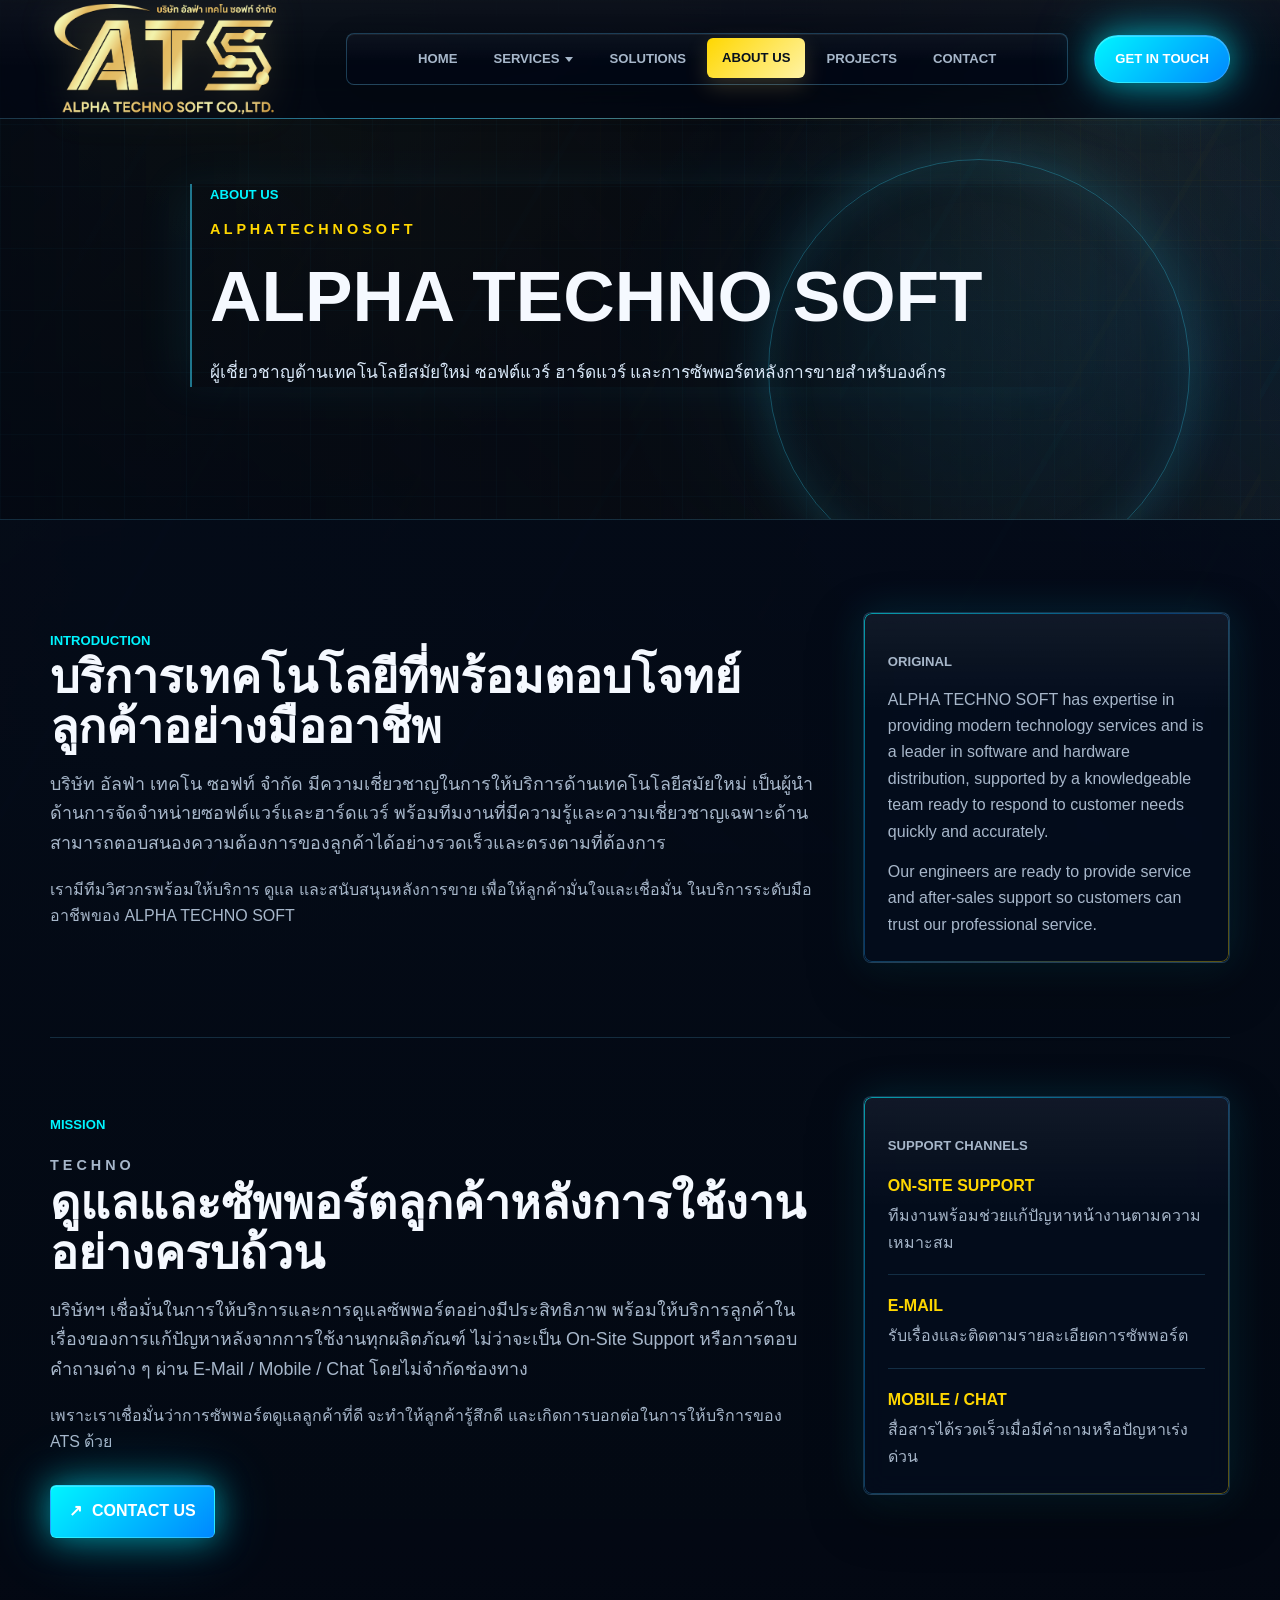
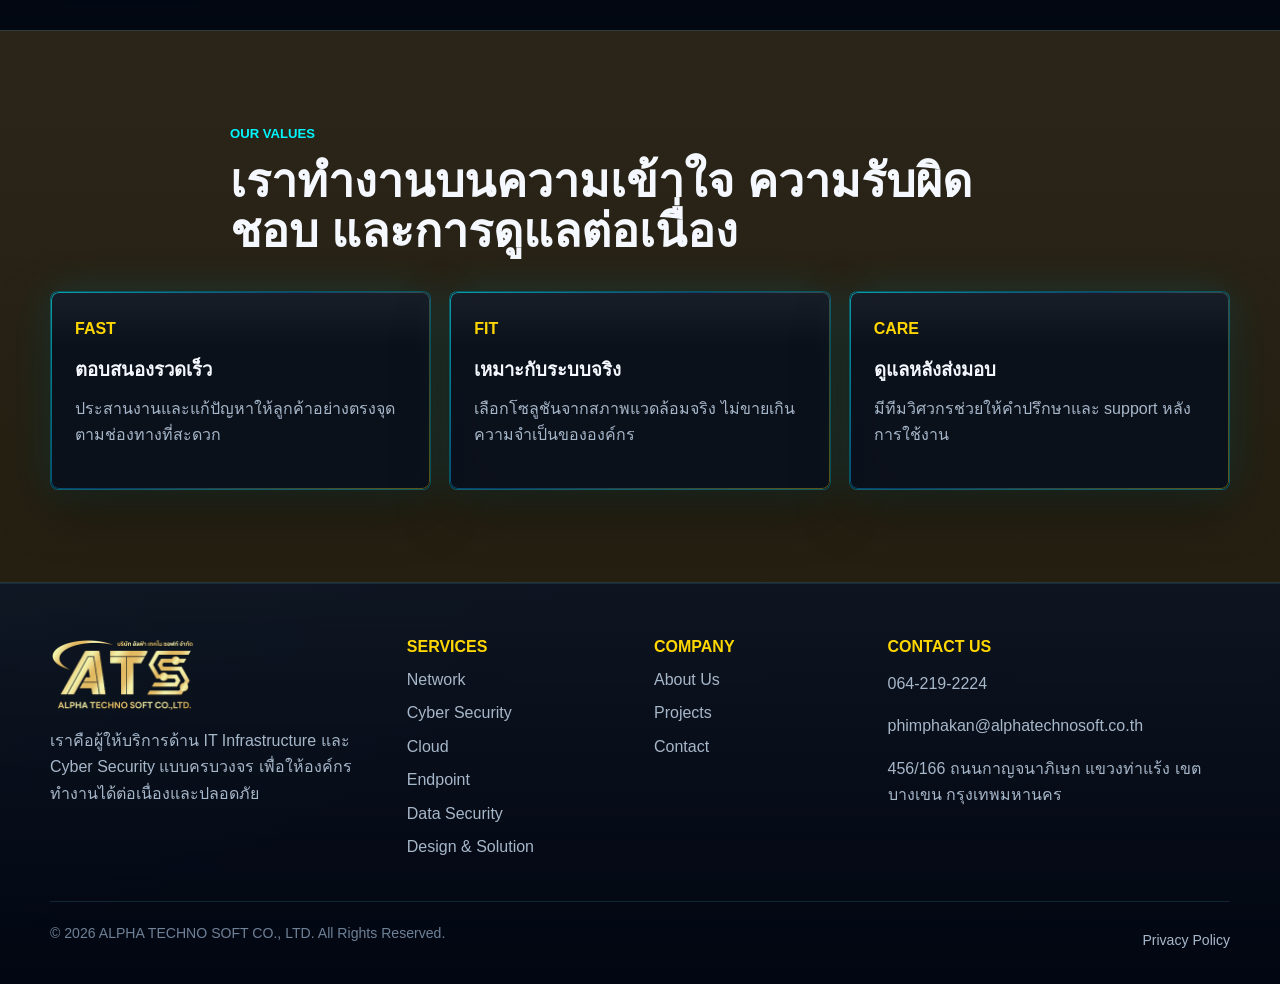
==== alphaweb/about.html @ b1ed6e86 "Add files via upload" ====
<!doctype html>
<html lang="th">
  <head>
    <meta charset="utf-8" />
    <meta name="viewport" content="width=device-width, initial-scale=1" />
    <link rel="icon" type="image/png" sizes="48x48" href="assets/img/favicon-alpha.png" />
    <link rel="icon" type="image/png" sizes="96x96" href="assets/img/favicon-alpha.png" />
    <link rel="icon" type="image/png" sizes="512x512" href="assets/img/favicon-alpha.png" />
    <link rel="shortcut icon" href="favicon.png" />
    <link rel="apple-touch-icon" href="assets/img/favicon-alpha.png" />
    <link rel="canonical" href="https://www.alphatechnosoft.co.th/about.html" />
    <title>About Us - ALPHA TECHNO SOFT CO., LTD.</title>
    <meta
      name="description"
      content="About Us ของ ALPHA TECHNO SOFT CO., LTD. แนะนำบริษัทและพันธกิจด้านบริการเทคโนโลยี ซอฟต์แวร์ ฮาร์ดแวร์ และการซัพพอร์ตหลังการขาย"
    />
    <link rel="stylesheet" href="assets/css/styles.css" />
  </head>
  <body class="page-about">
    <a class="skip-link" href="#main">ข้ามไปยังเนื้อหา</a>

    <header class="site-header" data-header>
      <div class="container nav-shell">
        <a class="brand" href="index.html" aria-label="ALPHA TECHNO SOFT CO., LTD.">
          <img src="assets/img/logo-alpha.png" alt="โลโก้ ALPHA TECHNO SOFT CO., LTD." />
        </a>

        <button class="nav-toggle" type="button" aria-expanded="false" aria-controls="site-nav" data-nav-toggle>
          <span></span>
          <span></span>
          <span></span>
        </button>

        <nav class="site-nav" id="site-nav" data-nav>
          <a href="index.html">Home</a>
          <div class="nav-dropdown" data-nav-dropdown>
            <a href="services.html" class="nav-dropdown-link">
              <span>Services</span>
              <span class="nav-dropdown-caret" aria-hidden="true"></span>
            </a>
            <div class="nav-dropdown-menu" id="services-submenu">
              <a href="network-infrastructure.html">Network</a>
              <a href="cyber-security.html" class="nav-submenu-multiline"><span>Cyber</span><span>Security</span></a>
              <a href="cloud.html">Cloud</a>
              <a href="endpoint.html">Endpoint</a>
              <a href="data-security.html">Data Security</a>
              <a href="design-solution.html" class="nav-submenu-multiline"><span>Design &amp;</span><span>Solution</span></a>
            </div>
          </div>
          <a href="solutions.html">Solutions</a>
          <a href="about.html">About Us</a>
          <a href="projects.html">Projects</a>
          <a href="contact.html">Contact</a>
        </nav>

        <a class="nav-cta" href="contact.html">Get in touch</a>
      </div>
    </header>

    <main id="main">
      <section class="page-hero">
        <div class="container page-hero-content">
          <p class="eyebrow">About Us</p>
          <p class="lettermark">A L P H A T E C H N O S O F T</p>
          <h1>ALPHA TECHNO SOFT</h1>
          <p class="hero-lead">
            ผู้เชี่ยวชาญด้านเทคโนโลยีสมัยใหม่ ซอฟต์แวร์ ฮาร์ดแวร์ และการซัพพอร์ตหลังการขายสำหรับองค์กร
          </p>
        </div>
      </section>

      <section class="section content-section">
        <div class="container content-layout">
          <div class="content-main">
            <p class="eyebrow">Introduction</p>
            <h2>บริการเทคโนโลยีที่พร้อมตอบโจทย์ลูกค้าอย่างมืออาชีพ</h2>
            <p class="lead-thai">
              บริษัท อัลฟ่า เทคโน ซอฟท์ จำกัด มีความเชี่ยวชาญในการให้บริการด้านเทคโนโลยีสมัยใหม่
              เป็นผู้นำด้านการจัดจำหน่ายซอฟต์แวร์และฮาร์ดแวร์ พร้อมทีมงานที่มีความรู้และความเชี่ยวชาญเฉพาะด้าน
              สามารถตอบสนองความต้องการของลูกค้าได้อย่างรวดเร็วและตรงตามที่ต้องการ
            </p>
            <p>
              เรามีทีมวิศวกรพร้อมให้บริการ ดูแล และสนับสนุนหลังการขาย เพื่อให้ลูกค้ามั่นใจและเชื่อมั่น
              ในบริการระดับมืออาชีพของ ALPHA TECHNO SOFT
            </p>
          </div>

          <aside class="content-side" aria-label="Original English introduction">
            <p class="eyebrow">Original</p>
            <p>
              ALPHA TECHNO SOFT has expertise in providing modern technology services and is a leader in software and
              hardware distribution, supported by a knowledgeable team ready to respond to customer needs quickly and
              accurately.
            </p>
            <p>
              Our engineers are ready to provide service and after-sales support so customers can trust our professional
              service.
            </p>
          </aside>
        </div>

        <div class="container content-layout about-mission-layout">
          <div class="content-main">
            <p class="eyebrow">Mission</p>
            <p class="lettermark">T E C H N O</p>
            <h2>ดูแลและซัพพอร์ตลูกค้าหลังการใช้งานอย่างครบถ้วน</h2>
            <p class="lead-thai">
              บริษัทฯ เชื่อมั่นในการให้บริการและการดูแลซัพพอร์ตอย่างมีประสิทธิภาพ
              พร้อมให้บริการลูกค้าในเรื่องของการแก้ปัญหาหลังจากการใช้งานทุกผลิตภัณฑ์
              ไม่ว่าจะเป็น On-Site Support หรือการตอบคำถามต่าง ๆ ผ่าน E-Mail / Mobile / Chat
              โดยไม่จำกัดช่องทาง
            </p>
            <p>
              เพราะเราเชื่อมั่นว่าการซัพพอร์ตดูแลลูกค้าที่ดี จะทำให้ลูกค้ารู้สึกดี
              และเกิดการบอกต่อในการให้บริการของ ATS ด้วย
            </p>
            <div class="page-actions">
              <a class="button button-primary" href="contact.html">
                <span aria-hidden="true">↗</span>
                Contact Us
              </a>
            </div>
          </div>

          <aside class="content-side support-side" aria-label="Support channels">
            <p class="eyebrow">Support Channels</p>
            <ul class="channel-list">
              <li>
                <span>On-Site Support</span>
                ทีมงานพร้อมช่วยแก้ปัญหาหน้างานตามความเหมาะสม
              </li>
              <li>
                <span>E-Mail</span>
                รับเรื่องและติดตามรายละเอียดการซัพพอร์ต
              </li>
              <li>
                <span>Mobile / Chat</span>
                สื่อสารได้รวดเร็วเมื่อมีคำถามหรือปัญหาเร่งด่วน
              </li>
            </ul>
          </aside>
        </div>
      </section>

      <section class="section why-section">
        <div class="container section-heading">
          <p class="eyebrow">Our Values</p>
          <h2>เราทำงานบนความเข้าใจ ความรับผิดชอบ และการดูแลต่อเนื่อง</h2>
        </div>
        <div class="container feature-strip">
          <article class="feature-panel">
            <span>Fast</span>
            <h3>ตอบสนองรวดเร็ว</h3>
            <p>ประสานงานและแก้ปัญหาให้ลูกค้าอย่างตรงจุดตามช่องทางที่สะดวก</p>
          </article>
          <article class="feature-panel">
            <span>Fit</span>
            <h3>เหมาะกับระบบจริง</h3>
            <p>เลือกโซลูชันจากสภาพแวดล้อมจริง ไม่ขายเกินความจำเป็นขององค์กร</p>
          </article>
          <article class="feature-panel">
            <span>Care</span>
            <h3>ดูแลหลังส่งมอบ</h3>
            <p>มีทีมวิศวกรช่วยให้คำปรึกษาและ support หลังการใช้งาน</p>
          </article>
        </div>
      </section>
    </main>

    <footer class="site-footer">
      <div class="container footer-grid">
        <div class="footer-company">
          <img src="assets/img/logo-alpha.png" alt="โลโก้ ALPHA TECHNO SOFT CO., LTD." />
          <p>
            เราคือผู้ให้บริการด้าน IT Infrastructure และ Cyber Security แบบครบวงจร
            เพื่อให้องค์กรทำงานได้ต่อเนื่องและปลอดภัย
          </p>
        </div>
        <div>
          <h2>Services</h2>
          <a href="network-infrastructure.html">Network</a>
          <a href="cyber-security.html">Cyber Security</a>
          <a href="cloud.html">Cloud</a>
          <a href="endpoint.html">Endpoint</a>
          <a href="data-security.html">Data Security</a>
          <a href="design-solution.html">Design &amp; Solution</a>
        </div>
        <div>
          <h2>Company</h2>
          <a href="about.html">About Us</a>
          <a href="projects.html">Projects</a>
          <a href="contact.html">Contact</a>
        </div>
        <div>
          <h2>Contact Us</h2>
          <p>064-219-2224</p>
          <p>phimphakan@alphatechnosoft.co.th</p>
          <p>456/166 ถนนกาญจนาภิเษก แขวงท่าแร้ง เขตบางเขน กรุงเทพมหานคร</p>
        </div>
      </div>
      <div class="container footer-bottom">
        <span>© 2026 ALPHA TECHNO SOFT CO., LTD. All Rights Reserved.</span>
        <a href="contact.html">Privacy Policy</a>
      </div>
    </footer>

    <script src="assets/js/main.js"></script>
  </body>
</html>
---- alphaweb/assets/css/styles.css ----
:root {
  color-scheme: dark;
  --ink: #f5f9ff;
  --muted: #a7b7ca;
  --soft: #6f8197;
  --bg: #020813;
  --panel: rgba(4, 14, 30, 0.78);
  --panel-strong: rgba(7, 18, 38, 0.94);
  --line: rgba(97, 202, 255, 0.4);
  --line-strong: rgba(97, 202, 255, 0.85);
  --cyan: #00f5ff;
  --blue: #0088ff;
  --gold: #ffd700;
  --gold-deep: #ff9500;
  --violet: #8b5cf6;
  --neon-blue: #00d4ff;
  --neon-purple: #b829dd;
  --danger: #ff4f72;
  --glass-line: rgba(97, 202, 255, 0.3);
  --glass-line-strong: rgba(97, 202, 255, 0.72);
  --glass-panel: linear-gradient(180deg, rgba(255, 255, 255, 0.055), transparent 28%), rgba(4, 14, 30, 0.78);
  --glass-panel-strong: linear-gradient(180deg, rgba(255, 255, 255, 0.07), transparent 28%), rgba(7, 18, 38, 0.92);
  --edge-gradient: linear-gradient(135deg, rgba(0, 245, 255, 0.85), rgba(0, 136, 255, 0.5) 42%, rgba(255, 215, 0, 0.5));
  --shadow: 0 24px 70px rgba(0, 0, 0, 0.36);
  --shadow-modern: 0 18px 54px rgba(0, 0, 0, 0.34), 0 0 42px rgba(0, 212, 255, 0.15);
  --container: 1180px;
  --radius: 8px;
}

* {
  box-sizing: border-box;
}

html {
  scroll-behavior: smooth;
  scroll-padding-top: 130px;
  overflow-x: hidden;
}

body {
  margin: 0;
  min-width: 320px;
  overflow-x: hidden;
  background:
    linear-gradient(115deg, rgba(0, 245, 255, 0.2), transparent 26rem),
    linear-gradient(245deg, rgba(255, 215, 0, 0.15), transparent 24rem),
    radial-gradient(circle at 18% 0%, rgba(0, 136, 255, 0.4), transparent 32rem),
    radial-gradient(circle at 88% 12%, rgba(184, 41, 221, 0.25), transparent 26rem),
    linear-gradient(180deg, #0a1a2f 0%, #0f2847 48%, #0a1a2f 100%);
  color: var(--ink);
  font-family: "Segoe UI", Tahoma, Arial, sans-serif;
  line-height: 1.65;
}

body::before {
  content: "";
  position: fixed;
  inset: 0;
  pointer-events: none;
  z-index: -1;
  background-image:
    linear-gradient(rgba(0, 245, 255, 0.1) 1px, transparent 1px),
    linear-gradient(90deg, rgba(0, 245, 255, 0.1) 1px, transparent 1px),
    radial-gradient(circle at 50% 50%, rgba(0, 136, 255, 0.05) 2px, transparent 2px);
  background-size: 60px 60px, 60px 60px, 120px 120px;
  mask-image: linear-gradient(180deg, rgba(0, 0, 0, 0.95), transparent 86%);
  animation: moveGrid 40s linear infinite;
}

@keyframes moveGrid {
  from {
    background-position: 0 0;
  }
  to {
    background-position: 76px 76px;
  }
}

body::after {
  content: "";
  position: fixed;
  inset: 0;
  z-index: -1;
  pointer-events: none;
  background:
    linear-gradient(120deg, transparent 0 34%, rgba(0, 245, 255, 0.05) 34% 35%, transparent 35% 68%, rgba(255, 215, 0, 0.04) 68% 69%, transparent 69%),
    linear-gradient(180deg, rgba(255, 255, 255, 0.02), transparent 38%),
    repeating-linear-gradient(45deg, transparent, transparent 35px, rgba(184, 41, 221, 0.02) 35px, rgba(184, 41, 221, 0.02) 70px);
  background-size: 420px 420px, auto, auto;
  opacity: 0.8;
  animation: moveBackground 60s linear infinite;
}

@keyframes moveBackground {
  from {
    background-position: 0 0;
  }
  to {
    background-position: 100% 100%;
  }
}

body.nav-open {
  overflow: hidden;
}

img {
  display: block;
  max-width: 100%;
}

a {
  color: inherit;
  text-decoration: none;
}

a:focus-visible,
button:focus-visible,
input:focus-visible,
select:focus-visible,
textarea:focus-visible {
  outline: 2px solid rgba(55, 216, 255, 0.78);
  outline-offset: 3px;
}

button,
input,
select,
textarea {
  font: inherit;
}

.skip-link {
  position: absolute;
  top: -48px;
  left: 18px;
  z-index: 1000;
  padding: 10px 14px;
  border-radius: 6px;
  background: var(--gold);
  color: #06101e;
  font-weight: 800;
}

.skip-link:focus {
  top: 14px;
}

.container {
  width: min(calc(100% - 40px), var(--container));
  margin-inline: auto;
}

.site-header {
  position: fixed;
  top: 0;
  left: 0;
  right: 0;
  z-index: 40;
  border-bottom: 1px solid rgba(97, 202, 255, 0.2);
  background:
    linear-gradient(180deg, rgba(255, 255, 255, 0.04), transparent 58%),
    rgba(2, 8, 19, 0.74);
  backdrop-filter: blur(20px) saturate(1.1);
}

.site-header.is-scrolled {
  background:
    linear-gradient(180deg, rgba(255, 255, 255, 0.045), transparent 58%),
    rgba(2, 8, 19, 0.94);
  box-shadow: 0 18px 50px rgba(0, 0, 0, 0.34), 0 1px 0 rgba(55, 216, 255, 0.14);
}

.site-header::after {
  content: "";
  position: absolute;
  left: 0;
  right: 0;
  bottom: -1px;
  height: 1px;
  pointer-events: none;
  background: linear-gradient(90deg, transparent, rgba(55, 216, 255, 0.72), rgba(244, 214, 117, 0.38), transparent);
  opacity: 0.72;
}

.nav-shell {
  min-height: 118px;
  display: grid;
  grid-template-columns: 270px 1fr auto;
  align-items: center;
  gap: 26px;
}

.brand {
  display: inline-flex;
  align-items: center;
  min-width: 0;
}

.brand img {
  width: 230px;
  height: auto;
  object-fit: contain;
  object-position: left center;
  filter: drop-shadow(0 0 18px rgba(244, 214, 117, 0.18));
}

.site-nav {
  display: flex;
  justify-content: center;
  align-items: center;
  gap: 6px;
  border: 1px solid rgba(97, 202, 255, 0.28);
  border-radius: 8px;
  background:
    linear-gradient(180deg, rgba(255, 255, 255, 0.045), transparent 55%),
    rgba(1, 8, 21, 0.62);
  padding: 5px;
  box-shadow:
    inset 0 1px 0 rgba(255, 255, 255, 0.06),
    0 14px 34px rgba(0, 0, 0, 0.18);
}

.site-nav a {
  min-height: 40px;
  display: inline-flex;
  align-items: center;
  justify-content: center;
  padding: 9px 15px;
  border-radius: 6px;
  color: var(--muted);
  font-size: 0.82rem;
  font-weight: 800;
  text-transform: uppercase;
  transition: transform 0.2s ease, color 0.2s ease, background 0.2s ease, box-shadow 0.2s ease;
}

.site-nav a:hover,
.site-nav a.is-active {
  color: #06101e;
  background: linear-gradient(135deg, var(--gold), #fff3a6);
  box-shadow: 0 8px 22px rgba(244, 214, 117, 0.2);
  transform: translateY(-1px);
}

.site-nav a:focus-visible {
  outline-offset: 2px;
}

.nav-dropdown {
  position: relative;
}

.nav-dropdown-link {
  min-height: 40px;
  display: inline-flex;
  align-items: center;
  justify-content: center;
  gap: 6px;
  padding: 9px 15px;
  border-radius: 6px;
  color: var(--muted);
  font-size: 0.82rem;
  font-weight: 800;
  text-transform: uppercase;
  transition: transform 0.2s ease, color 0.2s ease, background 0.2s ease, box-shadow 0.2s ease;
}

.nav-dropdown:hover .nav-dropdown-link,
.nav-dropdown-link:hover,
.nav-dropdown-link.is-active {
  color: #06101e;
  background: linear-gradient(135deg, var(--gold), #fff3a6);
  box-shadow: 0 8px 22px rgba(244, 214, 117, 0.2);
  transform: translateY(-1px);
}

.nav-dropdown-caret {
  width: 0;
  height: 0;
  border-left: 4px solid transparent;
  border-right: 4px solid transparent;
  border-top: 5px solid currentColor;
  transition: transform 0.2s ease;
}

.nav-dropdown:hover .nav-dropdown-caret {
  transform: rotate(180deg);
}

.nav-dropdown::after {
  content: "";
  position: absolute;
  left: 0;
  right: 0;
  top: 100%;
  height: 12px;
}

.nav-dropdown-menu {
  position: absolute;
  top: calc(100% + 10px);
  left: 50%;
  z-index: 60;
  display: none;
  min-width: 220px;
  flex-direction: column;
  gap: 4px;
  padding: 8px;
  border: 1px solid rgba(97, 202, 255, 0.28);
  border-radius: 8px;
  background:
    linear-gradient(180deg, rgba(255, 255, 255, 0.06), transparent 42%),
    rgba(7, 18, 38, 0.96);
  box-shadow: 0 22px 54px rgba(0, 0, 0, 0.38), 0 0 28px rgba(55, 216, 255, 0.1);
  backdrop-filter: blur(16px);
  transform: translateX(-50%);
}

.nav-dropdown-menu::before {
  content: "";
  position: absolute;
  top: -7px;
  left: 50%;
  width: 12px;
  height: 12px;
  border-top: 1px solid rgba(97, 202, 255, 0.28);
  border-left: 1px solid rgba(97, 202, 255, 0.28);
  background: rgba(7, 18, 38, 0.96);
  transform: translateX(-50%) rotate(45deg);
}

.nav-dropdown-menu a {
  min-height: 42px;
  justify-content: flex-start;
  padding: 10px 14px;
  font-size: 0.78rem;
  line-height: 1.2;
}

.nav-submenu-multiline {
  flex-direction: column;
  align-items: flex-start !important;
  gap: 2px;
  padding-top: 8px;
  padding-bottom: 8px;
}

.nav-submenu-multiline span {
  display: block;
}

@media (hover: hover) and (min-width: 1081px) {
  .nav-dropdown:hover .nav-dropdown-menu,
  .nav-dropdown:focus-within .nav-dropdown-menu {
    display: flex;
  }
}

.nav-cta {
  min-height: 46px;
  display: inline-flex;
  align-items: center;
  justify-content: center;
  padding: 12px 20px;
  border-radius: 999px;
  background: linear-gradient(135deg, var(--cyan), var(--blue));
  color: #fff;
  font-size: 0.82rem;
  font-weight: 900;
  text-transform: uppercase;
  border: 1px solid rgba(255, 255, 255, 0.18);
  box-shadow: 0 0 32px rgba(0, 245, 255, 0.55), 0 0 64px rgba(0, 212, 255, 0.35), inset 0 1px 0 rgba(255, 255, 255, 0.22);
  transition: transform 0.2s ease, box-shadow 0.2s ease, filter 0.2s ease;
}

.nav-cta:hover {
  transform: translateY(-1px);
  filter: saturate(1.12);
  box-shadow: 0 0 40px rgba(0, 245, 255, 0.65), 0 0 80px rgba(0, 212, 255, 0.45), inset 0 1px 0 rgba(255, 255, 255, 0.28);
}

.nav-toggle {
  display: none;
  width: 44px;
  height: 44px;
  border: 1px solid var(--line);
  border-radius: 6px;
  background: rgba(4, 14, 30, 0.82);
  cursor: pointer;
  padding: 10px;
}

.nav-toggle span {
  display: block;
  height: 2px;
  margin: 5px 0;
  background: var(--cyan);
}

.hero {
  position: relative;
  min-height: 760px;
  padding: 170px 0 54px;
  overflow: hidden;
  border-bottom: 1px solid rgba(0, 245, 255, 0.3);
  background:
    linear-gradient(90deg, rgba(10, 26, 47, 0.97) 0%, rgba(10, 26, 47, 0.86) 45%, rgba(10, 26, 47, 0.5) 100%),
    linear-gradient(135deg, rgba(0, 245, 255, 0.15), transparent 34rem),
    radial-gradient(circle at 78% 45%, rgba(0, 212, 255, 0.35), transparent 19rem),
    radial-gradient(circle at 22% 55%, rgba(184, 41, 221, 0.2), transparent 15rem);
}

.hero::after {
  content: "";
  position: absolute;
  left: 0;
  right: 0;
  bottom: -1px;
  height: 1px;
  background: linear-gradient(90deg, transparent, rgba(0, 245, 255, 0.7), rgba(255, 215, 0, 0.5), rgba(184, 41, 221, 0.4), transparent);
}

.hero-canvas,
.hero-grid,
.hero-glow {
  position: absolute;
  inset: 0;
  width: 100%;
  height: 100%;
}

.hero-canvas {
  opacity: 0.7;
}

.hero-grid {
  background:
    linear-gradient(rgba(0, 245, 255, 0.12) 1px, transparent 1px),
    linear-gradient(90deg, rgba(0, 245, 255, 0.12) 1px, transparent 1px),
    radial-gradient(circle at 50% 50%, rgba(0, 212, 255, 0.08) 2px, transparent 2px);
  background-size: 54px 54px, 54px 54px, 108px 108px;
  transform: perspective(600px) rotateX(58deg) translateY(250px) scale(1.35);
  transform-origin: center bottom;
  opacity: 0.55;
}

.hero-glow {
  background:
    radial-gradient(circle at 70% 44%, rgba(0, 245, 255, 0.45), transparent 16rem),
    radial-gradient(circle at 76% 45%, rgba(255, 215, 0, 0.2), transparent 10rem),
    radial-gradient(circle at 25% 60%, rgba(184, 41, 221, 0.25), transparent 12rem),
    linear-gradient(180deg, transparent 65%, rgba(0, 212, 255, 0.3));
  animation: pulseGlow 8s ease-in-out infinite;
}

@keyframes pulseGlow {
  0%, 100% {
    opacity: 1;
    transform: scale(1);
  }
  50% {
    opacity: 0.7;
    transform: scale(1.05);
  }
}

.hero-content {
  position: relative;
  z-index: 2;
  display: grid;
  grid-template-columns: minmax(0, 0.96fr) minmax(310px, 0.82fr);
  align-items: center;
  gap: 38px;
}

.hero-copy {
  max-width: 710px;
}

.eyebrow {
  margin: 0 0 12px;
  color: var(--cyan);
  font-size: 0.82rem;
  font-weight: 900;
  text-transform: uppercase;
  letter-spacing: 0;
}

h1,
h2,
h3,
p {
  overflow-wrap: anywhere;
}

h1,
h2,
h3 {
  margin: 0;
  line-height: 1.08;
  letter-spacing: 0;
}

h1 {
  max-width: 780px;
  font-size: 5rem;
  text-transform: uppercase;
}

h2 {
  font-size: 2.9rem;
}

h3 {
  font-size: 1.16rem;
}

.hero-lead {
  max-width: 610px;
  margin: 22px 0 0;
  color: #d9e8f8;
  font-size: 1.08rem;
}

.hero-actions {
  display: flex;
  flex-wrap: wrap;
  gap: 14px;
  margin-top: 32px;
}

.button {
  min-height: 48px;
  display: inline-flex;
  align-items: center;
  justify-content: center;
  gap: 10px;
  border: 1px solid transparent;
  border-radius: 6px;
  padding: 12px 18px;
  color: #fff;
  cursor: pointer;
  font-weight: 900;
  text-transform: uppercase;
  box-shadow: inset 0 1px 0 rgba(255, 255, 255, 0.14);
  transition: transform 0.2s ease, box-shadow 0.2s ease, border-color 0.2s ease, filter 0.2s ease;
}

.button:hover {
  transform: translateY(-1px);
  filter: saturate(1.08);
}

.button-primary {
  background: linear-gradient(135deg, var(--cyan), var(--blue));
  border-color: rgba(255, 255, 255, 0.16);
  box-shadow: 0 0 32px rgba(0, 245, 255, 0.5), 0 0 64px rgba(0, 212, 255, 0.3), inset 0 1px 0 rgba(255, 255, 255, 0.22);
}

.button-ghost {
  background:
    linear-gradient(180deg, rgba(255, 255, 255, 0.045), transparent 52%),
    rgba(5, 16, 34, 0.58);
  border: 1px solid rgba(97, 202, 255, 0.44);
  color: #eaf6ff;
}

.button-primary:hover {
  box-shadow: 0 0 42px rgba(0, 245, 255, 0.6), 0 0 80px rgba(0, 212, 255, 0.4), inset 0 1px 0 rgba(255, 255, 255, 0.28);
}

.button-ghost:hover {
  border-color: rgba(0, 245, 255, 0.8);
  box-shadow: 0 0 28px rgba(0, 245, 255, 0.3), 0 0 56px rgba(0, 212, 255, 0.15), inset 0 1px 0 rgba(255, 255, 255, 0.1);
}

.hero-shield {
  min-height: 440px;
  display: grid;
  place-items: center;
  position: relative;
}

.hero-shield::before {
  content: "";
  position: absolute;
  width: 320px;
  height: 390px;
  border: 2px solid rgba(55, 216, 255, 0.88);
  border-radius: 48% 48% 44% 44% / 28% 28% 68% 68%;
  clip-path: polygon(50% 0, 90% 15%, 82% 72%, 50% 100%, 18% 72%, 10% 15%);
  box-shadow:
    0 0 22px rgba(55, 216, 255, 0.8),
    inset 0 0 46px rgba(55, 216, 255, 0.38);
  background: rgba(16, 118, 186, 0.12);
}

.hero-shield::after {
  content: "";
  position: absolute;
  width: 520px;
  height: 120px;
  bottom: 34px;
  border-radius: 50%;
  border: 1px solid rgba(55, 216, 255, 0.4);
  box-shadow: 0 0 44px rgba(25, 141, 255, 0.32);
}

.shield-core {
  position: relative;
  z-index: 1;
  width: 116px;
  height: 116px;
  border-radius: 22px;
  border: 2px solid rgba(244, 214, 117, 0.88);
  background: rgba(4, 14, 30, 0.54);
  box-shadow:
    0 0 24px rgba(244, 214, 117, 0.36),
    0 0 70px rgba(55, 216, 255, 0.46);
}

.lock-body {
  position: absolute;
  left: 34px;
  bottom: 30px;
  width: 48px;
  height: 42px;
  border: 3px solid var(--gold);
  border-radius: 5px;
}

.lock-body::after {
  content: "";
  position: absolute;
  left: 19px;
  top: 13px;
  width: 7px;
  height: 14px;
  border-radius: 4px;
  background: var(--gold);
}

.lock-shackle {
  position: absolute;
  left: 41px;
  bottom: 68px;
  width: 34px;
  height: 30px;
  border: 3px solid var(--gold);
  border-bottom: 0;
  border-radius: 18px 18px 0 0;
}

.section {
  padding: 92px 0;
}

.section-heading {
  max-width: 820px;
  margin-bottom: 34px;
}

.section-heading p:not(.eyebrow) {
  color: var(--muted);
  margin: 16px 0 0;
}

.section-actions {
  display: flex;
  flex-wrap: wrap;
  gap: 12px;
  margin-top: 26px;
}

.section-actions .button {
  min-height: 44px;
  padding: 11px 16px;
  font-size: 0.78rem;
}

.solutions-section {
  background:
    linear-gradient(180deg, rgba(3, 10, 24, 0.96), rgba(2, 8, 19, 0.98)),
    radial-gradient(circle at 15% 16%, rgba(143, 109, 255, 0.16), transparent 18rem);
}

.solution-grid {
  display: grid;
  grid-template-columns: repeat(6, minmax(0, 1fr));
  gap: 16px;
  align-items: start;
}

.solution-card {
  position: relative;
  min-height: 390px;
  display: grid;
  grid-template-columns: minmax(0, 1fr) 0fr;
  grid-template-rows: minmax(0, 1fr) auto;
  padding: 22px 18px;
  overflow: hidden;
  border: 1px solid rgba(0, 245, 255, 0.25);
  border-radius: 8px;
  background:
    linear-gradient(180deg, rgba(255, 255, 255, 0.055), transparent 24%),
    linear-gradient(180deg, rgba(7, 18, 38, 0.88), rgba(2, 8, 19, 0.86)),
    radial-gradient(circle at 50% 0%, rgba(0, 245, 255, 0.2), transparent 11rem);
  box-shadow:
    inset 0 1px 0 rgba(255, 255, 255, 0.08),
    inset 0 -1px 0 rgba(0, 245, 255, 0.12),
    inset 0 0 32px rgba(0, 212, 255, 0.1),
    0 16px 42px rgba(0, 0, 0, 0.24);
  backdrop-filter: blur(12px);
  cursor: pointer;
  isolation: isolate;
  transform-origin: center top;
  transition:
    grid-template-columns 0.42s ease,
    transform 0.38s ease,
    border-color 0.38s ease,
    box-shadow 0.38s ease,
    background 0.38s ease;
}

.solution-card::before {
  content: "";
  position: absolute;
  inset: 0;
  z-index: 1;
  padding: 1px;
  border-radius: inherit;
  background:
    linear-gradient(135deg, rgba(0, 245, 255, 0.9), rgba(0, 245, 255, 0.15) 36%, rgba(255, 215, 0, 0.3) 72%, rgba(184, 41, 221, 0.6)),
    linear-gradient(180deg, rgba(255, 255, 255, 0.16), transparent 38%);
  opacity: 0.78;
  pointer-events: none;
  -webkit-mask:
    linear-gradient(#000 0 0) content-box,
    linear-gradient(#000 0 0);
  -webkit-mask-composite: xor;
  mask-composite: exclude;
  transition: opacity 0.38s ease, background 0.38s ease;
}

.solution-card::after {
  content: "";
  position: absolute;
  inset: -2px;
  z-index: -1;
  border-radius: inherit;
  opacity: 0;
  box-shadow:
    0 0 34px rgba(0, 245, 255, 0.35),
    0 0 84px rgba(0, 212, 255, 0.2);
  transition: opacity 0.38s ease;
}

.solution-card:hover,
.solution-card.is-expanded {
  border-color: rgba(0, 245, 255, 0.5);
  transform: scale(1.02);
  background:
    linear-gradient(180deg, rgba(255, 255, 255, 0.075), transparent 26%),
    linear-gradient(180deg, rgba(9, 25, 50, 0.94), rgba(2, 8, 19, 0.9)),
    radial-gradient(circle at 50% 0%, rgba(0, 245, 255, 0.28), transparent 12rem);
  box-shadow:
    inset 0 1px 0 rgba(255, 255, 255, 0.12),
    inset 0 0 36px rgba(0, 212, 255, 0.18),
    0 0 34px rgba(0, 245, 255, 0.35),
    0 18px 46px rgba(0, 0, 0, 0.32);
}

.solution-card:hover::before,
.solution-card.is-expanded::before {
  opacity: 1;
  background:
    linear-gradient(135deg, rgba(0, 245, 255, 0.95), rgba(0, 245, 255, 0.2) 34%, rgba(255, 215, 0, 0.85) 72%, rgba(184, 41, 221, 0.75)),
    linear-gradient(180deg, rgba(255, 255, 255, 0.2), transparent 38%);
}

.solution-card.is-expanded {
  grid-column: span 3;
  grid-template-columns: minmax(210px, 0.62fr) minmax(360px, 1.38fr);
  min-height: 430px;
  padding-right: 58px;
  z-index: 2;
}

.solution-card.is-expanded::after {
  opacity: 1;
}

.solution-close {
  position: absolute;
  top: 14px;
  right: 14px;
  z-index: 4;
  display: grid;
  place-items: center;
  width: 36px;
  height: 36px;
  border: 1px solid rgba(97, 202, 255, 0.36);
  border-radius: 6px;
  background: rgba(1, 8, 21, 0.76);
  color: var(--cyan);
  cursor: pointer;
  font-size: 1.35rem;
  line-height: 1;
  opacity: 0;
  pointer-events: none;
  transform: translateY(-6px) scale(0.92);
  transition:
    opacity 0.24s ease,
    transform 0.28s ease,
    border-color 0.2s ease,
    background 0.2s ease,
    color 0.2s ease;
}

.solution-card.is-expanded .solution-close {
  opacity: 1;
  pointer-events: auto;
  transform: translateY(0) scale(1);
}

.solution-close:hover,
.solution-close:focus-visible {
  border-color: var(--cyan);
  outline: none;
  background: rgba(55, 216, 255, 0.14);
  color: #ffffff;
  box-shadow: 0 0 24px rgba(55, 216, 255, 0.22);
}

.solution-card-main {
  position: relative;
  z-index: 2;
  grid-column: 1;
  grid-row: 1;
  display: flex;
  flex-direction: column;
}

.solution-icon {
  width: 86px;
  height: 86px;
  margin: 0 auto 22px;
  object-fit: contain;
  filter: drop-shadow(0 0 16px rgba(55, 216, 255, 0.6));
}

.solution-card h3 {
  min-height: 44px;
  margin: 0 0 12px;
  text-transform: uppercase;
}

.solution-list {
  display: grid;
  gap: 8px;
  margin: 0;
  padding-left: 18px;
  color: #dbeafe;
  font-size: 0.91rem;
}

.solution-list li::marker {
  color: var(--cyan);
}

.solution-expand {
  position: relative;
  z-index: 2;
  grid-column: 2;
  grid-row: 1 / span 2;
  min-width: 0;
  max-height: none;
  overflow: hidden;
  opacity: 0;
  visibility: hidden;
  transform: translateX(-12px);
  transition:
    opacity 0.32s ease,
    padding-left 0.42s ease,
    border-color 0.42s ease,
    transform 0.42s ease,
    visibility 0s linear 0.42s;
}

.solution-card.is-expanded .solution-expand {
  opacity: 1;
  visibility: visible;
  padding-left: 20px;
  border-left: 1px solid rgba(97, 202, 255, 0.22);
  transform: translateX(0);
  transition-delay: 0.06s, 0s, 0s, 0s, 0s;
}

.solution-expand-inner {
  min-width: 320px;
  height: 100%;
}

.solution-detail-label,
.solution-detail-column span {
  display: block;
  color: var(--gold);
  font-size: 0.76rem;
  font-weight: 900;
  text-transform: uppercase;
}

.solution-detail-block p {
  margin: 8px 0 0;
  color: #d8e7f7;
  line-height: 1.75;
}

.solution-detail-grid {
  display: grid;
  grid-template-columns: 1fr;
  gap: 10px;
  margin-top: 16px;
}

.solution-detail-column {
  min-height: 100%;
  padding: 13px 12px;
  border: 1px solid rgba(97, 202, 255, 0.24);
  border-radius: 6px;
  background:
    linear-gradient(180deg, rgba(255, 255, 255, 0.04), transparent 38%),
    rgba(1, 8, 21, 0.46);
  box-shadow:
    inset 0 1px 0 rgba(255, 255, 255, 0.06),
    0 12px 30px rgba(0, 0, 0, 0.16);
  backdrop-filter: blur(10px);
}

.solution-detail-column ul {
  display: grid;
  gap: 7px;
  margin: 10px 0 0;
  padding: 0;
  list-style: none;
}

.solution-detail-column li {
  position: relative;
  padding-left: 14px;
  color: #e5f2ff;
  font-size: 0.84rem;
  line-height: 1.45;
}

.solution-detail-column li::before {
  content: "";
  position: absolute;
  top: 0.68em;
  left: 0;
  width: 6px;
  height: 6px;
  border-radius: 999px;
  background: var(--cyan);
  box-shadow: 0 0 12px rgba(55, 216, 255, 0.68);
}

.solution-contact {
  width: fit-content;
  min-height: 42px;
  margin-top: 16px;
  padding: 10px 15px;
  font-size: 0.78rem;
}

.view-more {
  position: relative;
  z-index: 2;
  grid-column: 1;
  grid-row: 2;
  display: flex;
  justify-content: space-between;
  align-items: center;
  gap: 12px;
  width: 100%;
  margin-top: auto;
  padding: 20px 0 0;
  border: 0;
  background: transparent;
  color: var(--cyan);
  cursor: pointer;
  font-size: 0.84rem;
  font-weight: 900;
  text-align: left;
  text-transform: uppercase;
  transition: color 0.28s ease, border-color 0.28s ease;
}

.view-more-arrow {
  display: inline-flex;
  transition: transform 0.34s ease;
}

.solution-card.is-expanded .view-more {
  color: var(--gold);
}

.solution-card.is-expanded .view-more-arrow {
  transform: rotate(90deg);
}

.service-catalog {
  display: grid;
  gap: 18px;
  margin-top: 38px;
}

.service-category {
  position: relative;
  display: grid;
  grid-template-columns: 96px minmax(0, 0.92fr) minmax(320px, 0.78fr);
  gap: 24px;
  align-items: start;
  padding: 24px;
  overflow: hidden;
  border: 1px solid rgba(97, 202, 255, 0.18);
  border-radius: 8px;
  background:
    linear-gradient(180deg, rgba(255, 255, 255, 0.045), transparent 28%),
    linear-gradient(180deg, rgba(7, 18, 38, 0.88), rgba(2, 8, 19, 0.86)),
    radial-gradient(circle at 0% 0%, rgba(55, 216, 255, 0.12), transparent 18rem);
  box-shadow:
    inset 0 1px 0 rgba(255, 255, 255, 0.07),
    var(--shadow);
}

.service-category::before {
  content: "";
  position: absolute;
  inset: 0;
  padding: 1px;
  border-radius: inherit;
  background: linear-gradient(120deg, rgba(55, 216, 255, 0.64), rgba(55, 216, 255, 0.1) 48%, rgba(244, 214, 117, 0.38));
  pointer-events: none;
  -webkit-mask:
    linear-gradient(#000 0 0) content-box,
    linear-gradient(#000 0 0);
  -webkit-mask-composite: xor;
  mask-composite: exclude;
}

.service-category > * {
  position: relative;
  z-index: 1;
}

.service-category-icon {
  width: 88px;
  height: 88px;
  object-fit: contain;
  filter: drop-shadow(0 0 16px rgba(55, 216, 255, 0.52));
}

.service-category-copy p:not(.eyebrow),
.service-products li {
  color: var(--muted);
}

.service-category-copy p:not(.eyebrow) {
  margin: 12px 0 0;
}

.service-products {
  padding-left: 24px;
  border-left: 1px solid rgba(97, 202, 255, 0.22);
}

.service-products span {
  display: block;
  margin-bottom: 12px;
  color: var(--gold);
  font-size: 0.86rem;
  font-weight: 900;
  text-transform: uppercase;
}

.service-products ul {
  display: grid;
  grid-template-columns: repeat(2, minmax(0, 1fr));
  gap: 8px 18px;
  margin: 0;
  padding-left: 18px;
}

.service-products li::marker {
  color: var(--cyan);
}

.why-section {
  border-top: 1px solid rgba(97, 202, 255, 0.14);
  border-bottom: 1px solid rgba(97, 202, 255, 0.14);
}

.why-layout {
  display: grid;
  grid-template-columns: minmax(0, 0.78fr) minmax(0, 1.1fr);
  gap: 34px;
  align-items: start;
}

.why-grid {
  display: grid;
  grid-template-columns: repeat(2, 1fr);
  gap: 20px 22px;
}

.why-card,
.project-card,
.contact-form {
  position: relative;
  overflow: hidden;
  border: 1px solid rgba(0, 245, 255, 0.3);
  border-radius: 8px;
  background: var(--glass-panel);
  box-shadow: var(--shadow-modern);
  backdrop-filter: blur(12px);
  transition: transform 0.24s ease, border-color 0.24s ease, box-shadow 0.24s ease;
}

.why-card {
  min-height: 128px;
  display: grid;
  grid-template-columns: 58px minmax(0, 1fr);
  column-gap: 16px;
  align-items: start;
  padding: 18px;
}

.why-icon {
  grid-row: 1 / span 2;
  width: 54px;
  height: 54px;
  object-fit: contain;
  filter: drop-shadow(0 0 14px rgba(55, 216, 255, 0.56));
}

.why-card h3 {
  margin-top: 4px;
  text-transform: uppercase;
}

.why-card p,
.project-card p,
.contact-copy p,
.footer-company p,
.site-footer p {
  color: var(--muted);
}

.why-card p {
  margin: 8px 0 0;
  font-size: 0.92rem;
}

.project-section {
  background:
    radial-gradient(circle at 85% 18%, rgba(244, 214, 117, 0.1), transparent 18rem),
    rgba(2, 8, 19, 0.72);
}

.project-grid {
  display: grid;
  grid-template-columns: repeat(3, 1fr);
  gap: 18px;
}

.project-card {
  min-height: 240px;
  padding: 26px;
}

.why-card:hover,
.project-card:hover {
  transform: translateY(-3px);
  border-color: rgba(0, 245, 255, 0.6);
  box-shadow: 0 22px 60px rgba(0, 0, 0, 0.38), 0 0 34px rgba(0, 245, 255, 0.25), 0 0 68px rgba(0, 212, 255, 0.15);
}

.project-card span {
  display: inline-flex;
  margin-bottom: 18px;
  color: var(--gold);
  font-weight: 900;
  text-transform: uppercase;
}

.home-intro-section {
  background:
    linear-gradient(180deg, rgba(2, 8, 19, 0.98), rgba(3, 10, 24, 0.94)),
    radial-gradient(circle at 18% 24%, rgba(55, 216, 255, 0.1), transparent 22rem);
}

.feature-strip,
.process-grid {
  display: grid;
  grid-template-columns: repeat(3, minmax(0, 1fr));
  gap: 18px;
}

.feature-panel,
.process-step {
  position: relative;
  overflow: hidden;
  min-height: 190px;
  padding: 24px;
  border: 1px solid rgba(0, 245, 255, 0.3);
  border-radius: 8px;
  background: var(--glass-panel);
  box-shadow: var(--shadow-modern);
  backdrop-filter: blur(12px);
  transition: transform 0.24s ease, border-color 0.24s ease, box-shadow 0.24s ease;
}

.feature-panel:hover,
.process-step:hover {
  transform: translateY(-3px);
  border-color: rgba(0, 245, 255, 0.6);
  box-shadow: 0 22px 60px rgba(0, 0, 0, 0.38), 0 0 34px rgba(0, 245, 255, 0.25), 0 0 68px rgba(0, 212, 255, 0.15);
}

.why-card::before,
.project-card::before,
.contact-form::before,
.feature-panel::before,
.process-step::before {
  content: "";
  position: absolute;
  inset: 0;
  padding: 1px;
  border-radius: inherit;
  background: var(--edge-gradient);
  opacity: 0.72;
  pointer-events: none;
  -webkit-mask:
    linear-gradient(#000 0 0) content-box,
    linear-gradient(#000 0 0);
  -webkit-mask-composite: xor;
  mask-composite: exclude;
}

.feature-panel span,
.process-step span {
  display: inline-flex;
  margin-bottom: 18px;
  color: var(--gold);
  font-weight: 900;
  text-transform: uppercase;
}

.feature-panel p,
.process-step p {
  color: var(--muted);
}

.cta-section {
  position: relative;
  overflow: hidden;
  padding: 66px 0;
  border-top: 1px solid rgba(97, 202, 255, 0.14);
  border-bottom: 1px solid rgba(97, 202, 255, 0.14);
  background:
    linear-gradient(90deg, rgba(3, 10, 24, 0.96), rgba(3, 10, 24, 0.58)),
    radial-gradient(ellipse at 82% 90%, rgba(55, 216, 255, 0.32), transparent 26rem);
}

.cta-band {
  position: relative;
  display: flex;
  align-items: center;
  justify-content: space-between;
  gap: 28px;
  padding: 28px;
  overflow: hidden;
  border: 1px solid rgba(97, 202, 255, 0.24);
  border-radius: 8px;
  background:
    linear-gradient(180deg, rgba(255, 255, 255, 0.06), transparent 42%),
    rgba(7, 18, 38, 0.66);
  box-shadow: var(--shadow-modern);
  backdrop-filter: blur(12px);
}

.cta-band::before {
  content: "";
  position: absolute;
  inset: 0;
  padding: 1px;
  border-radius: inherit;
  background: linear-gradient(120deg, rgba(55, 216, 255, 0.7), rgba(244, 214, 117, 0.48), rgba(55, 216, 255, 0.16));
  pointer-events: none;
  -webkit-mask:
    linear-gradient(#000 0 0) content-box,
    linear-gradient(#000 0 0);
  -webkit-mask-composite: xor;
  mask-composite: exclude;
}

.cta-band > * {
  position: relative;
  z-index: 1;
}

.cta-band h2 {
  max-width: 720px;
  text-transform: uppercase;
}

.contact-section {
  background:
    linear-gradient(180deg, rgba(2, 8, 19, 0.98), rgba(3, 10, 24, 0.94)),
    radial-gradient(circle at 20% 15%, rgba(55, 216, 255, 0.1), transparent 22rem);
}

.contact-layout {
  display: grid;
  grid-template-columns: minmax(0, 0.95fr) minmax(340px, 0.82fr);
  gap: 28px;
  align-items: start;
}

.company-name {
  color: var(--gold);
  font-weight: 900;
  text-transform: uppercase;
}

.contact-list {
  display: grid;
  gap: 12px;
  margin-top: 26px;
}

.contact-list a {
  display: grid;
  gap: 4px;
  padding: 16px 18px;
  border: 1px solid rgba(97, 202, 255, 0.22);
  border-radius: 8px;
  background:
    linear-gradient(180deg, rgba(255, 255, 255, 0.045), transparent 50%),
    rgba(7, 18, 38, 0.66);
  box-shadow: inset 0 1px 0 rgba(255, 255, 255, 0.06);
  transition: transform 0.22s ease, border-color 0.22s ease, background 0.22s ease, box-shadow 0.22s ease;
}

.contact-list a:hover {
  transform: translateY(-2px);
  border-color: rgba(97, 202, 255, 0.52);
  background:
    linear-gradient(180deg, rgba(255, 255, 255, 0.06), transparent 50%),
    rgba(7, 18, 38, 0.82);
  box-shadow: 0 16px 38px rgba(0, 0, 0, 0.24), 0 0 24px rgba(55, 216, 255, 0.12);
}

.contact-list span {
  color: var(--cyan);
  font-size: 0.86rem;
  font-weight: 900;
}

.contact-form {
  display: grid;
  gap: 16px;
  padding: 26px;
}

label {
  display: grid;
  gap: 8px;
  color: #dfefff;
  font-weight: 800;
}

input,
select,
textarea {
  width: 100%;
  border: 1px solid rgba(97, 202, 255, 0.3);
  border-radius: 6px;
  padding: 12px 13px;
  outline: none;
  background:
    linear-gradient(180deg, rgba(255, 255, 255, 0.035), transparent 50%),
    rgba(1, 8, 21, 0.82);
  color: var(--ink);
  box-shadow: inset 0 1px 0 rgba(255, 255, 255, 0.04);
  transition: border-color 0.2s ease, box-shadow 0.2s ease, background 0.2s ease;
}

input:focus,
select:focus,
textarea:focus {
  border-color: var(--cyan);
  box-shadow: 0 0 0 3px rgba(55, 216, 255, 0.15);
}

textarea {
  resize: vertical;
}

.form-status {
  min-height: 24px;
  margin: 0;
  color: var(--gold);
  font-weight: 900;
}

.map-frame {
  margin-top: 34px;
  border: 1px solid rgba(97, 202, 255, 0.3);
  border-radius: 8px;
  overflow: hidden;
  background: var(--glass-panel);
  box-shadow: var(--shadow-modern);
}

.map-frame iframe {
  display: block;
  width: 100%;
  height: 360px;
  border: 0;
  filter: grayscale(0.1) invert(0.9) hue-rotate(170deg) saturate(0.8);
}

.site-footer {
  padding: 54px 0 24px;
  border-top: 1px solid rgba(97, 202, 255, 0.18);
  background:
    linear-gradient(180deg, rgba(7, 18, 38, 0.74), rgba(1, 6, 18, 0.98)),
    linear-gradient(120deg, rgba(55, 216, 255, 0.055), transparent 34rem);
}

.footer-grid {
  display: grid;
  grid-template-columns: 1.2fr 0.8fr 0.75fr 1.25fr;
  gap: 28px;
}

.footer-company img {
  width: 180px;
  height: 74px;
  object-fit: contain;
  object-position: left center;
  margin-bottom: 14px;
}

.site-footer h2 {
  margin: 0 0 12px;
  font-size: 1rem;
  color: var(--gold);
  text-transform: uppercase;
}

.site-footer a {
  display: block;
  margin: 7px 0;
  color: var(--muted);
  transition: color 0.18s ease, transform 0.18s ease;
}

.site-footer a:hover {
  color: var(--cyan);
  transform: translateX(2px);
}

.footer-bottom {
  display: flex;
  justify-content: space-between;
  gap: 20px;
  margin-top: 34px;
  padding-top: 20px;
  border-top: 1px solid rgba(97, 202, 255, 0.14);
  color: var(--soft);
  font-size: 0.88rem;
}

.page-hero {
  position: relative;
  min-height: 520px;
  padding: 184px 0 88px;
  overflow: hidden;
  border-bottom: 1px solid rgba(97, 202, 255, 0.18);
  background:
    linear-gradient(90deg, rgba(2, 8, 19, 0.97) 0%, rgba(2, 8, 19, 0.84) 58%, rgba(2, 8, 19, 0.56) 100%),
    linear-gradient(135deg, rgba(55, 216, 255, 0.07), transparent 36rem),
    radial-gradient(circle at 84% 30%, rgba(244, 214, 117, 0.15), transparent 18rem),
    radial-gradient(circle at 72% 64%, rgba(55, 216, 255, 0.28), transparent 20rem);
}

.page-hero::before {
  content: "";
  position: absolute;
  inset: 0;
  background:
    linear-gradient(rgba(55, 216, 255, 0.08) 1px, transparent 1px),
    linear-gradient(90deg, rgba(55, 216, 255, 0.08) 1px, transparent 1px);
  background-size: 62px 62px;
  opacity: 0.32;
}

.page-hero::after {
  content: "";
  position: absolute;
  right: min(7vw, 96px);
  bottom: -62px;
  width: 420px;
  height: 420px;
  border: 1px solid rgba(55, 216, 255, 0.32);
  border-radius: 50%;
  box-shadow:
    inset 0 0 46px rgba(55, 216, 255, 0.12),
    0 0 54px rgba(55, 216, 255, 0.18);
}

.page-hero-content {
  position: relative;
  z-index: 1;
  min-width: 0;
  max-width: 900px;
  padding-left: 18px;
  border-left: 2px solid rgba(55, 216, 255, 0.52);
  box-shadow: -16px 0 42px rgba(55, 216, 255, 0.06);
}

.lettermark {
  margin: 0 0 18px;
  color: var(--gold);
  font-size: 0.9rem;
  font-weight: 900;
  text-transform: uppercase;
  overflow-wrap: anywhere;
}

.page-hero h1 {
  width: 100%;
  max-width: 980px;
  font-size: 4.45rem;
  text-transform: uppercase;
  word-break: break-word;
}

.page-hero .hero-lead {
  max-width: 760px;
}

.content-section {
  background:
    linear-gradient(180deg, rgba(3, 10, 24, 0.96), rgba(2, 8, 19, 0.98)),
    radial-gradient(circle at 14% 18%, rgba(55, 216, 255, 0.12), transparent 20rem);
}

.mission-content-section {
  background:
    linear-gradient(180deg, rgba(3, 10, 24, 0.98), rgba(2, 8, 19, 0.98)),
    radial-gradient(circle at 84% 12%, rgba(244, 214, 117, 0.12), transparent 20rem);
}

.content-layout {
  display: grid;
  grid-template-columns: minmax(0, 1fr) minmax(280px, 0.48fr);
  gap: 48px;
  align-items: start;
  min-width: 0;
}

.about-mission-layout {
  margin-top: 74px;
  padding-top: 58px;
  border-top: 1px solid rgba(97, 202, 255, 0.18);
}

.content-main {
  min-width: 0;
  max-width: 780px;
}

.content-main p:not(.eyebrow),
.content-side p {
  color: var(--muted);
}

.content-main > p {
  margin: 18px 0 0;
}

.lead-thai {
  color: #e9f4ff;
  font-size: 1.12rem;
}

.content-side {
  min-width: 0;
  position: relative;
  overflow: hidden;
  border: 1px solid rgba(97, 202, 255, 0.22);
  border-radius: 8px;
  padding: 24px;
  background: var(--glass-panel);
  box-shadow: var(--shadow-modern);
  backdrop-filter: blur(12px);
}

.content-side::before {
  content: "";
  position: absolute;
  inset: 0;
  padding: 1px;
  border-radius: inherit;
  background: var(--edge-gradient);
  opacity: 0.72;
  pointer-events: none;
  -webkit-mask:
    linear-gradient(#000 0 0) content-box,
    linear-gradient(#000 0 0);
  -webkit-mask-composite: xor;
  mask-composite: exclude;
}

.content-side > * {
  position: relative;
  z-index: 1;
}

.content-side p {
  margin: 14px 0 0;
}

.page-actions {
  display: flex;
  flex-wrap: wrap;
  gap: 14px;
  margin-top: 30px;
}

.channel-list {
  display: grid;
  gap: 18px;
  margin: 16px 0 0;
  padding: 0;
  list-style: none;
}

.channel-list li {
  padding-bottom: 18px;
  border-bottom: 1px solid rgba(97, 202, 255, 0.18);
  color: var(--muted);
}

.channel-list li:last-child {
  padding-bottom: 0;
  border-bottom: 0;
}

.channel-list span {
  display: block;
  margin-bottom: 4px;
  color: var(--gold);
  font-weight: 900;
  text-transform: uppercase;
}

.thank-you-page {
  min-height: 100svh;
  display: grid;
  place-items: center;
  background:
    radial-gradient(circle at 50% 20%, rgba(55, 216, 255, 0.18), transparent 24rem),
    var(--bg);
}

.thank-you-card {
  position: relative;
  overflow: hidden;
  max-width: 720px;
  padding: 34px;
  border: 1px solid rgba(97, 202, 255, 0.22);
  border-radius: 8px;
  background: var(--glass-panel-strong);
  box-shadow: var(--shadow-modern);
  backdrop-filter: blur(12px);
  text-align: center;
}

.thank-you-card::before {
  content: "";
  position: absolute;
  inset: 0;
  padding: 1px;
  border-radius: inherit;
  background: var(--edge-gradient);
  pointer-events: none;
  -webkit-mask:
    linear-gradient(#000 0 0) content-box,
    linear-gradient(#000 0 0);
  -webkit-mask-composite: xor;
  mask-composite: exclude;
}

.thank-you-card > * {
  position: relative;
  z-index: 1;
}

.thank-you-card img {
  width: 220px;
  margin: 0 auto 22px;
}

.thank-you-card h1 {
  font-size: 2.6rem;
}

.thank-you-card p:not(.eyebrow) {
  color: var(--muted);
}

.thank-you-card .button {
  margin-top: 18px;
}

/* Network Infrastructure Solutions page */
.infra-hero {
  position: relative;
  min-height: 0;
  padding: 184px 0 96px;
  overflow: hidden;
  border-bottom: 1px solid rgba(97, 202, 255, 0.18);
}

.infra-hero-media {
  position: absolute;
  inset: 0;
}

.infra-hero-media img {
  width: 100%;
  height: 100%;
  object-fit: cover;
  object-position: center 35%;
  transform: scale(1.04);
  transition: transform 8s ease;
}

.infra-hero:hover .infra-hero-media img {
  transform: scale(1.08);
}

.infra-hero-overlay {
  position: absolute;
  inset: 0;
  background:
    linear-gradient(90deg, rgba(2, 8, 19, 0.97) 0%, rgba(2, 8, 19, 0.88) 42%, rgba(2, 8, 19, 0.62) 100%),
    linear-gradient(180deg, rgba(2, 8, 19, 0.42), rgba(2, 8, 19, 0.92));
}

.infra-hero-glow {
  position: absolute;
  inset: 0;
  background:
    radial-gradient(circle at 18% 42%, rgba(55, 216, 255, 0.34), transparent 22rem),
    radial-gradient(circle at 82% 28%, rgba(25, 141, 255, 0.22), transparent 18rem),
    linear-gradient(180deg, transparent 58%, rgba(25, 141, 255, 0.18));
  pointer-events: none;
}

.infra-hero-grid {
  position: absolute;
  inset: 0;
  background:
    linear-gradient(rgba(55, 216, 255, 0.07) 1px, transparent 1px),
    linear-gradient(90deg, rgba(55, 216, 255, 0.07) 1px, transparent 1px);
  background-size: 62px 62px;
  opacity: 0.34;
  mask-image: linear-gradient(180deg, rgba(0, 0, 0, 0.9), transparent 88%);
  pointer-events: none;
}

.infra-hero-content {
  position: relative;
  z-index: 2;
  max-width: 980px;
  padding-left: 18px;
  border-left: 2px solid rgba(55, 216, 255, 0.58);
  box-shadow: -18px 0 48px rgba(55, 216, 255, 0.08);
}

.infra-hero h1 {
  max-width: 900px;
  font-size: clamp(2.4rem, 5.4vw, 4.2rem);
  text-transform: uppercase;
}

.infra-hero .hero-lead {
  max-width: 920px;
  margin-top: 22px;
}

.infra-hero .hero-lead > p {
  margin: 0;
  color: #d9e8f8;
  font-size: 1.02rem;
  line-height: 1.72;
}

.infra-hero-services-title {
  margin: 22px 0 12px;
  color: var(--cyan);
  font-size: 0.88rem;
  font-weight: 900;
  text-transform: uppercase;
  letter-spacing: 0.04em;
}

.infra-hero-services-list {
  display: grid;
  gap: 12px;
  margin: 0;
  padding: 0;
  list-style: none;
}

.infra-hero-services-list li {
  position: relative;
  padding: 14px 16px 14px 38px;
  border: 1px solid rgba(97, 202, 255, 0.22);
  border-radius: 8px;
  background:
    linear-gradient(180deg, rgba(255, 255, 255, 0.06), transparent 42%),
    rgba(4, 14, 30, 0.62);
  color: #c5d6ea;
  font-size: 0.94rem;
  line-height: 1.62;
  backdrop-filter: blur(10px);
}

.infra-hero-services-list li::before {
  content: "•";
  position: absolute;
  left: 16px;
  top: 12px;
  color: var(--cyan);
  font-size: 1.2rem;
  font-weight: 900;
  line-height: 1;
}

.infra-hero-services-list strong {
  display: block;
  margin-bottom: 4px;
  color: #eef6ff;
  font-size: 0.9rem;
  text-transform: uppercase;
}

.infra-services-section {
  background:
    linear-gradient(180deg, rgba(3, 10, 24, 0.96), rgba(2, 8, 19, 0.98)),
    radial-gradient(circle at 12% 14%, rgba(55, 216, 255, 0.14), transparent 20rem),
    radial-gradient(circle at 88% 82%, rgba(25, 141, 255, 0.1), transparent 18rem);
}

.infra-service-grid {
  display: grid;
  grid-template-columns: repeat(3, minmax(0, 1fr));
  gap: 22px;
}

.infra-service-card {
  position: relative;
  display: grid;
  grid-template-rows: 196px auto;
  overflow: hidden;
  border: 1px solid rgba(97, 202, 255, 0.2);
  border-radius: 8px;
  background: var(--glass-panel);
  box-shadow: var(--shadow-modern);
  backdrop-filter: blur(12px);
  isolation: isolate;
  transition:
    transform 0.32s ease,
    border-color 0.32s ease,
    box-shadow 0.32s ease;
}

.infra-service-card::before {
  content: "";
  position: absolute;
  inset: 0;
  z-index: 2;
  padding: 1px;
  border-radius: inherit;
  background: linear-gradient(135deg, rgba(55, 216, 255, 0.72), rgba(55, 216, 255, 0.1) 42%, rgba(244, 214, 117, 0.28));
  opacity: 0.72;
  pointer-events: none;
  -webkit-mask:
    linear-gradient(#000 0 0) content-box,
    linear-gradient(#000 0 0);
  -webkit-mask-composite: xor;
  mask-composite: exclude;
  transition: opacity 0.32s ease;
}

.infra-service-card::after {
  content: "";
  position: absolute;
  inset: auto 18px 18px 18px;
  height: 1px;
  background: linear-gradient(90deg, transparent, rgba(55, 216, 255, 0.56), transparent);
  opacity: 0;
  transition: opacity 0.32s ease;
  pointer-events: none;
}

.infra-service-card:hover {
  transform: translateY(-6px);
  border-color: rgba(97, 202, 255, 0.52);
  box-shadow:
    0 26px 64px rgba(0, 0, 0, 0.38),
    0 0 42px rgba(55, 216, 255, 0.16);
}

.infra-service-card:hover::before {
  opacity: 1;
}

.infra-service-card:hover::after {
  opacity: 1;
}

.infra-service-media {
  position: relative;
  overflow: hidden;
}

.infra-service-media img {
  width: 100%;
  height: 100%;
  object-fit: cover;
  transition: transform 0.5s ease, filter 0.5s ease;
}

.infra-service-media-overlay {
  position: absolute;
  inset: 0;
  background:
    linear-gradient(180deg, transparent 18%, rgba(2, 8, 19, 0.88)),
    linear-gradient(135deg, rgba(25, 141, 255, 0.18), transparent 58%);
  transition: background 0.4s ease;
}

.infra-service-card:hover .infra-service-media img {
  transform: scale(1.08);
  filter: saturate(1.12);
}

.infra-service-card:hover .infra-service-media-overlay {
  background:
    linear-gradient(180deg, transparent 8%, rgba(2, 8, 19, 0.82)),
    linear-gradient(135deg, rgba(55, 216, 255, 0.24), transparent 62%);
}

.infra-service-body {
  position: relative;
  z-index: 1;
  display: grid;
  grid-template-columns: 58px minmax(0, 1fr);
  column-gap: 16px;
  align-items: start;
  padding: 22px 20px 24px;
}

.infra-service-icon {
  grid-row: 1 / span 2;
  width: 54px;
  height: 54px;
  object-fit: contain;
  filter: drop-shadow(0 0 16px rgba(55, 216, 255, 0.56));
  transition: transform 0.32s ease, filter 0.32s ease;
}

.infra-service-card:hover .infra-service-icon {
  transform: translateY(-2px) scale(1.04);
  filter: drop-shadow(0 0 22px rgba(55, 216, 255, 0.72));
}

.infra-service-body h3 {
  margin-top: 2px;
  text-transform: uppercase;
}

.infra-service-body p {
  grid-column: 2;
  margin: 10px 0 0;
  color: var(--muted);
  font-size: 0.94rem;
}

.infra-benefits-section {
  background:
    linear-gradient(180deg, rgba(2, 8, 19, 0.72), rgba(3, 10, 24, 0.96)),
    radial-gradient(circle at 78% 22%, rgba(244, 214, 117, 0.1), transparent 18rem);
}

.infra-benefits-list {
  display: grid;
  grid-template-columns: repeat(2, minmax(0, 1fr));
  gap: 16px 22px;
  margin: 0;
  padding: 0;
  list-style: none;
}

.infra-benefits-list li {
  position: relative;
  display: flex;
  align-items: flex-start;
  gap: 14px;
  min-height: 72px;
  padding: 18px 20px;
  border: 1px solid rgba(97, 202, 255, 0.2);
  border-radius: 8px;
  background: var(--glass-panel);
  box-shadow: var(--shadow-modern);
  backdrop-filter: blur(12px);
  color: var(--muted);
  transition: transform 0.24s ease, border-color 0.24s ease, box-shadow 0.24s ease;
}

.infra-benefits-list li::before {
  content: "✓";
  flex: 0 0 auto;
  width: 28px;
  height: 28px;
  display: grid;
  place-items: center;
  border-radius: 50%;
  background: linear-gradient(135deg, rgba(55, 216, 255, 0.28), rgba(25, 141, 255, 0.18));
  border: 1px solid rgba(55, 216, 255, 0.42);
  color: var(--cyan);
  font-weight: 900;
  box-shadow: 0 0 18px rgba(55, 216, 255, 0.18);
}

.infra-benefits-list li:hover {
  transform: translateY(-2px);
  border-color: rgba(97, 202, 255, 0.46);
  box-shadow: 0 18px 48px rgba(0, 0, 0, 0.3), 0 0 28px rgba(55, 216, 255, 0.1);
}

.infra-products-section {
  border-top: 1px solid rgba(97, 202, 255, 0.14);
  background:
    linear-gradient(180deg, rgba(3, 10, 24, 0.96), rgba(2, 8, 19, 0.98)),
    radial-gradient(circle at 50% 0%, rgba(55, 216, 255, 0.1), transparent 22rem);
}

.infra-products-heading {
  color: var(--cyan);
  font-size: clamp(1.62rem, 4vw, 2.9rem);
  font-weight: 900;
  text-transform: uppercase;
  letter-spacing: 0;
}

.infra-product-grid {
  display: grid;
  grid-template-columns: repeat(6, minmax(0, 1fr));
  gap: 18px;
}

.infra-product-grid--4 {
  grid-template-columns: repeat(4, minmax(0, 1fr));
}

.infra-product-card {
  position: relative;
  display: grid;
  place-items: center;
  min-height: 118px;
  padding: 22px 18px;
  overflow: hidden;
  border: 1px solid rgba(97, 202, 255, 0.28);
  border-radius: 8px;
  background:
    linear-gradient(180deg, #ffffff, #f2f7fd);
  box-shadow:
    0 12px 32px rgba(0, 0, 0, 0.22),
    inset 0 1px 0 rgba(255, 255, 255, 0.9);
  transition: transform 0.28s ease, border-color 0.28s ease, box-shadow 0.28s ease;
}

.infra-product-card::before {
  content: "";
  position: absolute;
  inset: 0;
  padding: 1px;
  border-radius: inherit;
  background: linear-gradient(135deg, rgba(55, 216, 255, 0.5), rgba(55, 216, 255, 0.08) 48%, rgba(244, 214, 117, 0.22));
  opacity: 0.7;
  pointer-events: none;
  -webkit-mask:
    linear-gradient(#000 0 0) content-box,
    linear-gradient(#000 0 0);
  -webkit-mask-composite: xor;
  mask-composite: exclude;
  transition: opacity 0.28s ease;
}

.infra-product-card img {
  position: relative;
  z-index: 1;
  width: 100%;
  max-width: 140px;
  max-height: 58px;
  object-fit: contain;
  filter: none;
  transition: transform 0.28s ease;
}

.infra-product-card:hover {
  transform: translateY(-4px);
  border-color: rgba(55, 216, 255, 0.62);
  box-shadow:
    0 20px 48px rgba(0, 0, 0, 0.28),
    0 0 28px rgba(55, 216, 255, 0.18),
    inset 0 1px 0 rgba(255, 255, 255, 1);
}

.infra-product-card:hover::before {
  opacity: 1;
}

.infra-product-card:hover img {
  transform: scale(1.05);
}

.infra-product-card--text {
  place-items: start;
  align-content: start;
  min-height: 154px;
  background:
    linear-gradient(180deg, rgba(255, 255, 255, 0.08), rgba(255, 255, 255, 0.025)),
    rgba(4, 14, 30, 0.82);
  color: var(--muted);
  text-align: left;
  box-shadow:
    var(--shadow-modern),
    inset 0 1px 0 rgba(255, 255, 255, 0.12);
}

.infra-product-card--text span {
  position: relative;
  z-index: 1;
  color: var(--gold);
  font-size: 0.82rem;
  font-weight: 900;
  text-transform: uppercase;
}

.infra-product-card--text p {
  position: relative;
  z-index: 1;
  margin: 10px 0 0;
  color: #c5d6ea;
  font-size: 0.94rem;
}

.infra-product-card--text:hover {
  background:
    linear-gradient(180deg, rgba(55, 216, 255, 0.12), rgba(255, 255, 255, 0.03)),
    rgba(4, 14, 30, 0.9);
}

.infra-cta-section {
  background:
    linear-gradient(90deg, rgba(3, 10, 24, 0.96), rgba(3, 10, 24, 0.58)),
    radial-gradient(ellipse at 18% 88%, rgba(55, 216, 255, 0.28), transparent 24rem),
    radial-gradient(ellipse at 92% 12%, rgba(25, 141, 255, 0.18), transparent 20rem);
}

@media (max-width: 1160px) {
  .nav-shell {
    grid-template-columns: 230px 1fr auto;
  }

  .solution-grid,
  .infra-service-grid {
    grid-template-columns: repeat(3, 1fr);
  }

  .infra-product-grid,
  .infra-product-grid--4 {
    grid-template-columns: repeat(3, minmax(0, 1fr));
  }
}

@media (max-width: 1080px) {
  .nav-shell {
    grid-template-columns: 1fr auto;
  }

  .brand img {
    width: 190px;
    height: auto;
  }

  .site-nav {
    position: fixed;
    top: 118px;
    left: 20px;
    right: 20px;
    display: none;
    flex-direction: column;
    align-items: stretch;
    padding: 12px;
  }

  .site-nav.is-open {
    display: flex;
  }

  .nav-dropdown,
  .nav-dropdown-link {
    width: 100%;
  }

  .nav-dropdown::after {
    display: none;
  }

  .nav-dropdown-link {
    justify-content: space-between;
    min-height: 48px;
    padding: 12px 14px;
    font-size: 0.9rem;
  }

  .nav-dropdown-menu {
    position: static;
    display: flex;
    min-width: 0;
    width: 100%;
    margin-top: 4px;
    transform: none;
    box-shadow: inset 0 1px 0 rgba(255, 255, 255, 0.05);
  }

  .nav-dropdown-menu::before {
    display: none;
  }

  .nav-dropdown-menu a {
    min-height: 46px;
    font-size: 0.84rem;
  }

  .nav-toggle {
    display: block;
  }

  .nav-cta {
    display: none;
  }

  .hero-content,
  .why-layout,
  .contact-layout,
  .content-layout,
  .service-category {
    grid-template-columns: 1fr;
  }

  .service-products {
    border-top: 1px solid rgba(97, 202, 255, 0.22);
    border-left: 0;
    padding-top: 20px;
    padding-left: 0;
  }

  .hero {
    min-height: 0;
  }

  h1 {
    font-size: 3.8rem;
  }

  h2 {
    font-size: 2.35rem;
  }

  .page-hero h1 {
    font-size: 3.4rem;
  }

  .content-side {
    border: 1px solid rgba(97, 202, 255, 0.22);
    padding: 22px;
  }

  .hero-shield {
    min-height: 340px;
  }

  .feature-strip,
  .process-grid,
  .project-grid,
  .footer-grid,
  .infra-service-grid,
  .infra-benefits-list,
  .infra-product-grid {
    grid-template-columns: repeat(2, 1fr);
  }

  .infra-hero {
    padding: 156px 0 72px;
  }

  .infra-hero-services-list li {
    padding: 12px 14px 12px 34px;
    font-size: 0.9rem;
  }

  .infra-hero h1 {
    font-size: clamp(2rem, 6vw, 3.2rem);
  }
}

@media (max-width: 640px) {
  html {
    scroll-padding-top: 96px;
  }

  .container {
    width: min(calc(100% - 28px), var(--container));
  }

  .site-header {
    background: rgba(2, 8, 19, 0.94);
  }

  .nav-shell {
    grid-template-columns: minmax(0, 1fr) auto;
    min-height: 82px;
    gap: 12px;
  }

  .brand {
    min-width: 0;
  }

  .brand img {
    width: 160px;
  }

  .nav-toggle {
    display: block;
    justify-self: end;
    width: 42px;
    height: 42px;
    padding: 9px;
  }

  .site-nav {
    top: 82px;
    left: 14px;
    right: 14px;
    max-height: calc(100svh - 98px);
    overflow: auto;
    gap: 8px;
    padding: 12px;
    background:
      linear-gradient(180deg, rgba(7, 18, 38, 0.98), rgba(2, 8, 19, 0.98)),
      radial-gradient(circle at 100% 0%, rgba(55, 216, 255, 0.18), transparent 14rem);
    box-shadow: 0 24px 70px rgba(0, 0, 0, 0.5);
  }

  .site-nav a {
    min-height: 48px;
    justify-content: flex-start;
    padding: 12px 14px;
    font-size: 0.9rem;
  }

  .hero {
    min-height: 0;
    padding-top: 112px;
    padding-bottom: 48px;
  }

  .page-hero {
    min-height: 0;
    padding: 118px 0 58px;
  }

  .page-hero::after {
    width: 260px;
    height: 260px;
    right: -72px;
    bottom: -88px;
  }

  .hero-content {
    gap: 18px;
  }

  .hero-content,
  .why-layout,
  .contact-layout,
  .content-layout {
    grid-template-columns: minmax(0, 1fr);
  }

  h1 {
    font-size: 2.15rem;
    line-height: 1.06;
  }

  h2 {
    font-size: 1.62rem;
    line-height: 1.14;
  }

  .page-hero h1 {
    max-width: min(calc(100vw - 48px), 18ch);
    font-size: clamp(1.82rem, 7.3vw, 2.05rem);
    overflow-wrap: anywhere;
    word-break: normal;
  }

  .page-hero h1,
  .page-hero .hero-lead,
  .content-main h2,
  .content-main p,
  .content-side,
  .channel-list li {
    max-width: 100%;
    word-break: break-word;
  }

  .content-side {
    border: 1px solid rgba(97, 202, 255, 0.22);
    padding: 18px;
  }

  h3 {
    font-size: 1.02rem;
  }

  .eyebrow {
    font-size: 0.72rem;
  }

  .lettermark {
    font-size: 0.76rem;
  }

  .hero-lead {
    margin-top: 16px;
    font-size: 0.98rem;
  }

  .button {
    width: 100%;
    min-height: 50px;
    padding: 13px 15px;
  }

  .hero-shield {
    min-height: 220px;
    margin-top: 4px;
  }

  .hero-shield::before {
    width: 180px;
    height: 220px;
  }

  .hero-shield::after {
    width: 280px;
    height: 70px;
    bottom: 10px;
  }

  .shield-core {
    transform: scale(0.72);
  }

  .section {
    padding: 58px 0;
  }

  .section-heading {
    margin-bottom: 22px;
  }

  .section-heading p:not(.eyebrow) {
    margin-top: 12px;
  }

  .solution-grid,
  .infra-service-grid,
  .infra-benefits-list,
  .infra-product-grid,
  .why-grid,
  .feature-strip,
  .process-grid,
  .project-grid,
  .footer-grid {
    grid-template-columns: 1fr;
  }

  .infra-hero {
    padding: 132px 0 58px;
  }

  .infra-hero .hero-lead > p,
  .infra-hero-services-list li {
    font-size: 0.88rem;
  }

  .infra-hero-content {
    padding-left: 14px;
  }

  .infra-hero h1 {
    font-size: clamp(1.72rem, 7.2vw, 2.1rem);
  }

  .infra-service-card {
    grid-template-rows: 168px auto;
  }

  .infra-service-body {
    grid-template-columns: 1fr;
    padding: 18px 16px 20px;
  }

  .infra-service-icon {
    grid-row: auto;
    width: 48px;
    height: 48px;
    margin-bottom: 12px;
  }

  .infra-service-body h3,
  .infra-service-body p {
    grid-column: auto;
    max-width: 100%;
    overflow-wrap: anywhere;
  }

  .infra-hero-content,
  .infra-hero .hero-lead,
  .infra-hero-services-list,
  .infra-hero-services-list li {
    max-width: 100%;
    overflow-wrap: anywhere;
  }

  .solution-card {
    min-height: 0;
    grid-column: auto;
    grid-template-columns: 1fr;
    grid-template-rows: auto auto auto;
    padding: 18px;
  }

  .solution-card.is-expanded {
    grid-column: auto;
    grid-template-columns: 1fr;
    padding-right: 18px;
  }

  .solution-card-main {
    grid-template-columns: 74px minmax(0, 1fr);
    gap: 14px;
  }

  .solution-icon {
    width: 70px;
    height: 70px;
  }

  .solution-card h3 {
    min-height: 0;
    margin-top: 6px;
    margin-bottom: 0;
  }

  .solution-list {
    gap: 5px;
    padding-left: 16px;
    font-size: 0.86rem;
  }

  .solution-detail-grid {
    grid-template-columns: 1fr;
    gap: 8px;
  }

  .solution-expand {
    grid-column: 1;
    grid-row: 2;
    max-height: 0;
    transform: translateY(-8px);
    transition:
      max-height 0.42s ease,
      opacity 0.32s ease,
      padding-top 0.42s ease,
      border-color 0.42s ease,
      transform 0.42s ease,
      visibility 0s linear 0.42s;
  }

  .solution-card.is-expanded .solution-expand {
    max-height: 920px;
    padding-top: 16px;
    padding-left: 0;
    border-top: 1px solid rgba(97, 202, 255, 0.22);
    border-left: 0;
    transform: translateY(0);
  }

  .solution-expand-inner {
    min-width: 0;
  }

  .solution-contact {
    width: 100%;
  }

  .solution-close {
    top: 12px;
    right: 12px;
    width: 34px;
    height: 34px;
  }

  .view-more {
    grid-row: 3;
    margin-top: 4px;
    padding-top: 12px;
    border-top: 1px solid rgba(97, 202, 255, 0.18);
  }

  .service-catalog {
    margin-top: 24px;
  }

  .service-category {
    padding: 18px;
    gap: 16px;
  }

  .service-category-icon {
    width: 72px;
    height: 72px;
  }

  .service-products ul {
    grid-template-columns: 1fr;
    gap: 7px;
  }

  .feature-panel,
  .process-step {
    min-height: 0;
    padding: 18px;
  }

  .hero-actions,
  .section-actions,
  .page-actions,
  .cta-band,
  .footer-bottom {
    display: grid;
  }

  .why-card,
  .project-card,
  .contact-form {
    padding: 18px;
  }

  .why-card {
    grid-template-columns: 54px minmax(0, 1fr);
    min-height: 0;
  }

  .why-icon {
    width: 50px;
    height: 50px;
  }

  .contact-layout {
    gap: 18px;
  }

  .contact-list a {
    padding: 14px;
  }

  input,
  select,
  textarea {
    font-size: 16px;
  }

  .map-frame {
    margin-top: 20px;
  }

  .map-frame iframe {
    height: 300px;
  }

  .footer-company img {
    width: 164px;
    height: auto;
  }

  .thank-you-card {
    padding: 24px 18px;
  }

  .thank-you-card img {
    width: 170px;
  }

  .thank-you-card h1 {
    font-size: 2rem;
  }
}

@media (max-width: 420px) {
  .brand img {
    width: 146px;
  }

  h1 {
    font-size: 1.92rem;
  }

  h2 {
    font-size: 1.46rem;
  }

  .page-hero h1 {
    max-width: min(calc(100vw - 42px), 17ch);
    font-size: clamp(1.66rem, 7.6vw, 1.88rem);
  }

  .hero-lead {
    font-size: 0.94rem;
  }

  .solution-card {
    padding: 16px;
  }

  .solution-card-main {
    grid-template-columns: 62px minmax(0, 1fr);
  }

  .solution-icon {
    width: 58px;
    height: 58px;
  }

  .solution-detail-column {
    padding: 12px;
  }

  .hero-shield {
    min-height: 190px;
  }

  .hero-shield::before {
    width: 154px;
    height: 190px;
  }

  .shield-core {
    transform: scale(0.62);
  }
}

/* Page-specific backgrounds */

/* Network Infrastructure - Blue/Green network theme */
body.page-network {
  background:
    linear-gradient(115deg, rgba(0, 245, 255, 0.25), transparent 26rem),
    linear-gradient(245deg, rgba(0, 255, 136, 0.15), transparent 24rem),
    radial-gradient(circle at 18% 0%, rgba(0, 136, 255, 0.45), transparent 32rem),
    radial-gradient(circle at 88% 12%, rgba(0, 255, 136, 0.2), transparent 26rem),
    linear-gradient(180deg, #0a1f2f 0%, #0f2f47 48%, #0a1f2f 100%);
}

body.page-network::before {
  background-image:
    linear-gradient(rgba(0, 245, 255, 0.12) 1px, transparent 1px),
    linear-gradient(90deg, rgba(0, 245, 255, 0.12) 1px, transparent 1px),
    radial-gradient(circle at 50% 50%, rgba(0, 255, 136, 0.08) 2px, transparent 2px);
}

/* Cyber Security - Red/Orange security theme */
body.page-cyber {
  background:
    linear-gradient(115deg, rgba(255, 79, 114, 0.2), transparent 26rem),
    linear-gradient(245deg, rgba(255, 149, 0, 0.15), transparent 24rem),
    radial-gradient(circle at 18% 0%, rgba(255, 79, 114, 0.4), transparent 32rem),
    radial-gradient(circle at 88% 12%, rgba(255, 149, 0, 0.25), transparent 26rem),
    linear-gradient(180deg, #1f0a14 0%, #2f150f 48%, #1f0a14 100%);
}

body.page-cyber::before {
  background-image:
    linear-gradient(rgba(255, 79, 114, 0.1) 1px, transparent 1px),
    linear-gradient(90deg, rgba(255, 79, 114, 0.1) 1px, transparent 1px),
    radial-gradient(circle at 50% 50%, rgba(255, 149, 0, 0.06) 2px, transparent 2px);
}

/* Cloud - White/Light Blue cloud theme */
body.page-cloud {
  background:
    linear-gradient(115deg, rgba(255, 255, 255, 0.15), transparent 26rem),
    linear-gradient(245deg, rgba(135, 206, 250, 0.12), transparent 24rem),
    radial-gradient(circle at 18% 0%, rgba(135, 206, 250, 0.35), transparent 32rem),
    radial-gradient(circle at 88% 12%, rgba(255, 255, 255, 0.2), transparent 26rem),
    linear-gradient(180deg, #1a2a3f 0%, #2a3a4f 48%, #1a2a3f 100%);
}

body.page-cloud::before {
  background-image:
    linear-gradient(rgba(135, 206, 250, 0.1) 1px, transparent 1px),
    linear-gradient(90deg, rgba(135, 206, 250, 0.1) 1px, transparent 1px),
    radial-gradient(circle at 50% 50%, rgba(255, 255, 255, 0.08) 2px, transparent 2px);
}

/* Endpoint - Orange/Yellow device theme */
body.page-endpoint {
  background:
    linear-gradient(115deg, rgba(255, 149, 0, 0.2), transparent 26rem),
    linear-gradient(245deg, rgba(255, 215, 0, 0.15), transparent 24rem),
    radial-gradient(circle at 18% 0%, rgba(255, 149, 0, 0.4), transparent 32rem),
    radial-gradient(circle at 88% 12%, rgba(255, 215, 0, 0.25), transparent 26rem),
    linear-gradient(180deg, #1f1a0a 0%, #2f2510 48%, #1f1a0a 100%);
}

body.page-endpoint::before {
  background-image:
    linear-gradient(rgba(255, 149, 0, 0.1) 1px, transparent 1px),
    linear-gradient(90deg, rgba(255, 149, 0, 0.1) 1px, transparent 1px),
    radial-gradient(circle at 50% 50%, rgba(255, 215, 0, 0.06) 2px, transparent 2px);
}

/* Data Security - Purple/Blue encryption theme */
body.page-data {
  background:
    linear-gradient(115deg, rgba(184, 41, 221, 0.2), transparent 26rem),
    linear-gradient(245deg, rgba(0, 136, 255, 0.15), transparent 24rem),
    radial-gradient(circle at 18% 0%, rgba(184, 41, 221, 0.4), transparent 32rem),
    radial-gradient(circle at 88% 12%, rgba(0, 136, 255, 0.25), transparent 26rem),
    linear-gradient(180deg, #1a0f2f 0%, #2a1f4f 48%, #1a0f2f 100%);
}

body.page-data::before {
  background-image:
    linear-gradient(rgba(184, 41, 221, 0.1) 1px, transparent 1px),
    linear-gradient(90deg, rgba(184, 41, 221, 0.1) 1px, transparent 1px),
    radial-gradient(circle at 50% 50%, rgba(0, 136, 255, 0.06) 2px, transparent 2px);
}

/* Design & Solution - Green/Blue blueprint theme */
body.page-design {
  background:
    linear-gradient(115deg, rgba(0, 255, 136, 0.2), transparent 26rem),
    linear-gradient(245deg, rgba(0, 245, 255, 0.15), transparent 24rem),
    radial-gradient(circle at 18% 0%, rgba(0, 255, 136, 0.4), transparent 32rem),
    radial-gradient(circle at 88% 12%, rgba(0, 245, 255, 0.25), transparent 26rem),
    linear-gradient(180deg, #0a1f1a 0%, #0f2f2f 48%, #0a1f1a 100%);
}

body.page-design::before {
  background-image:
    linear-gradient(rgba(0, 255, 136, 0.1) 1px, transparent 1px),
    linear-gradient(90deg, rgba(0, 255, 136, 0.1) 1px, transparent 1px),
    radial-gradient(circle at 50% 50%, rgba(0, 245, 255, 0.06) 2px, transparent 2px);
}

/* About Us - Gold/Blue professional theme */
body.page-about {
  background:
    linear-gradient(115deg, rgba(255, 215, 0, 0.2), transparent 26rem),
    linear-gradient(245deg, rgba(0, 136, 255, 0.15), transparent 24rem),
    radial-gradient(circle at 18% 0%, rgba(255, 215, 0, 0.4), transparent 32rem),
    radial-gradient(circle at 88% 12%, rgba(0, 136, 255, 0.25), transparent 26rem),
    linear-gradient(180deg, #1f1a0a 0%, #2f2a1f 48%, #1f1a0a 100%);
}

body.page-about::before {
  background-image:
    linear-gradient(rgba(255, 215, 0, 0.1) 1px, transparent 1px),
    linear-gradient(90deg, rgba(255, 215, 0, 0.1) 1px, transparent 1px),
    radial-gradient(circle at 50% 50%, rgba(0, 136, 255, 0.06) 2px, transparent 2px);
}

/* Contact - Blue/Green communication theme */
body.page-contact {
  background:
    linear-gradient(115deg, rgba(0, 245, 255, 0.2), transparent 26rem),
    linear-gradient(245deg, rgba(0, 255, 136, 0.15), transparent 24rem),
    radial-gradient(circle at 18% 0%, rgba(0, 245, 255, 0.4), transparent 32rem),
    radial-gradient(circle at 88% 12%, rgba(0, 255, 136, 0.25), transparent 26rem),
    linear-gradient(180deg, #0a1f2f 0%, #0f2f47 48%, #0a1f2f 100%);
}

body.page-contact::before {
  background-image:
    linear-gradient(rgba(0, 245, 255, 0.1) 1px, transparent 1px),
    linear-gradient(90deg, rgba(0, 245, 255, 0.1) 1px, transparent 1px),
    radial-gradient(circle at 50% 50%, rgba(0, 255, 136, 0.06) 2px, transparent 2px);
}

/* Services - Multi-color comprehensive theme */
body.page-services {
  background:
    linear-gradient(115deg, rgba(0, 245, 255, 0.18), transparent 26rem),
    linear-gradient(245deg, rgba(184, 41, 221, 0.12), transparent 24rem),
    radial-gradient(circle at 18% 0%, rgba(0, 245, 255, 0.35), transparent 32rem),
    radial-gradient(circle at 88% 12%, rgba(184, 41, 221, 0.2), transparent 26rem),
    linear-gradient(180deg, #0a1a2f 0%, #0f2847 48%, #0a1a2f 100%);
}

body.page-services::before {
  background-image:
    linear-gradient(rgba(0, 245, 255, 0.08) 1px, transparent 1px),
    linear-gradient(90deg, rgba(184, 41, 221, 0.08) 1px, transparent 1px),
    radial-gradient(circle at 50% 50%, rgba(255, 215, 0, 0.05) 2px, transparent 2px);
}

/* Solutions - Orange/Blue innovative theme */
body.page-solutions {
  background:
    linear-gradient(115deg, rgba(255, 149, 0, 0.2), transparent 26rem),
    linear-gradient(245deg, rgba(0, 245, 255, 0.15), transparent 24rem),
    radial-gradient(circle at 18% 0%, rgba(255, 149, 0, 0.4), transparent 32rem),
    radial-gradient(circle at 88% 12%, rgba(0, 245, 255, 0.25), transparent 26rem),
    linear-gradient(180deg, #1f1a0a 0%, #2f2a1f 48%, #1f1a0a 100%);
}

body.page-solutions::before {
  background-image:
    linear-gradient(rgba(255, 149, 0, 0.1) 1px, transparent 1px),
    linear-gradient(90deg, rgba(255, 149, 0, 0.1) 1px, transparent 1px),
    radial-gradient(circle at 50% 50%, rgba(0, 245, 255, 0.06) 2px, transparent 2px);
}

/* Projects - Green/Blue success theme */
body.page-projects {
  background:
    linear-gradient(115deg, rgba(0, 255, 136, 0.2), transparent 26rem),
    linear-gradient(245deg, rgba(0, 136, 255, 0.15), transparent 24rem),
    radial-gradient(circle at 18% 0%, rgba(0, 255, 136, 0.4), transparent 32rem),
    radial-gradient(circle at 88% 12%, rgba(0, 136, 255, 0.25), transparent 26rem),
    linear-gradient(180deg, #0a1f1a 0%, #0f2f47 48%, #0a1f1a 100%);
}

body.page-projects::before {
  background-image:
    linear-gradient(rgba(0, 255, 136, 0.1) 1px, transparent 1px),
    linear-gradient(90deg, rgba(0, 255, 136, 0.1) 1px, transparent 1px),
    radial-gradient(circle at 50% 50%, rgba(0, 136, 255, 0.06) 2px, transparent 2px);
}
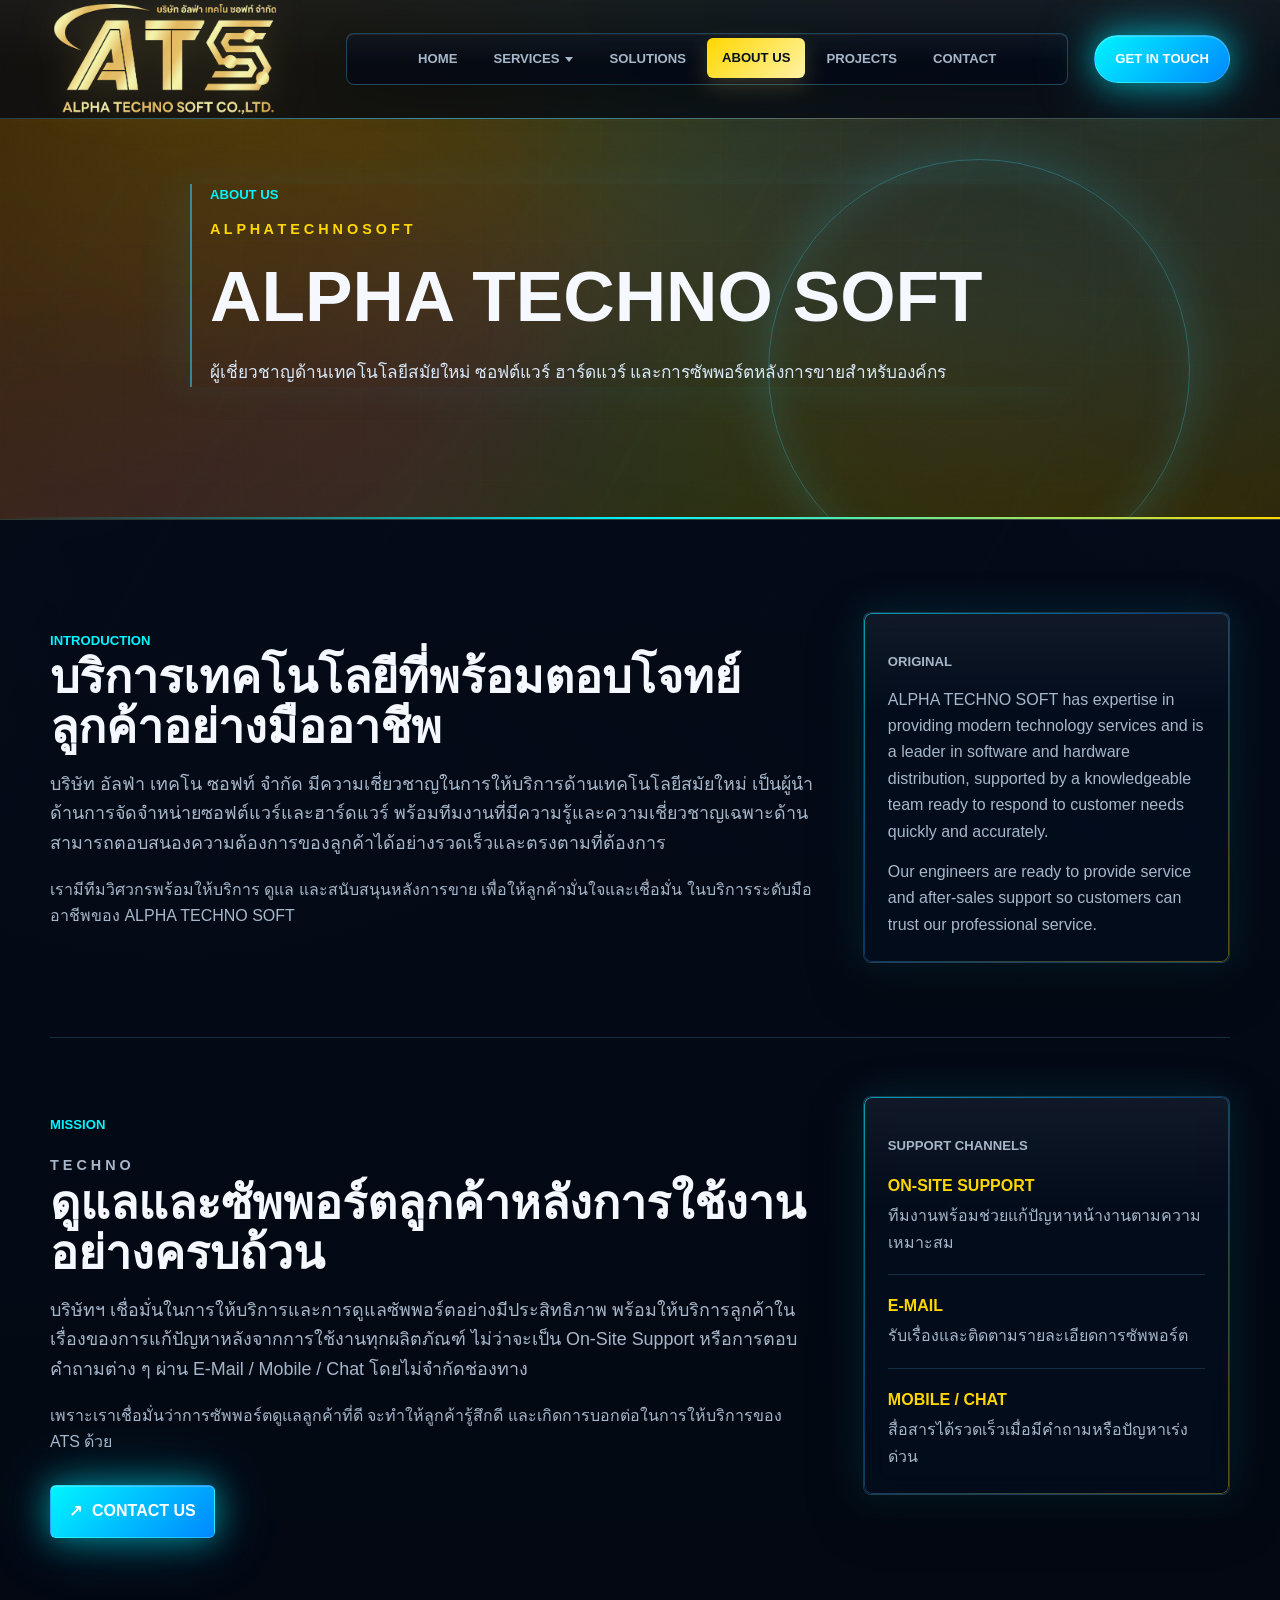
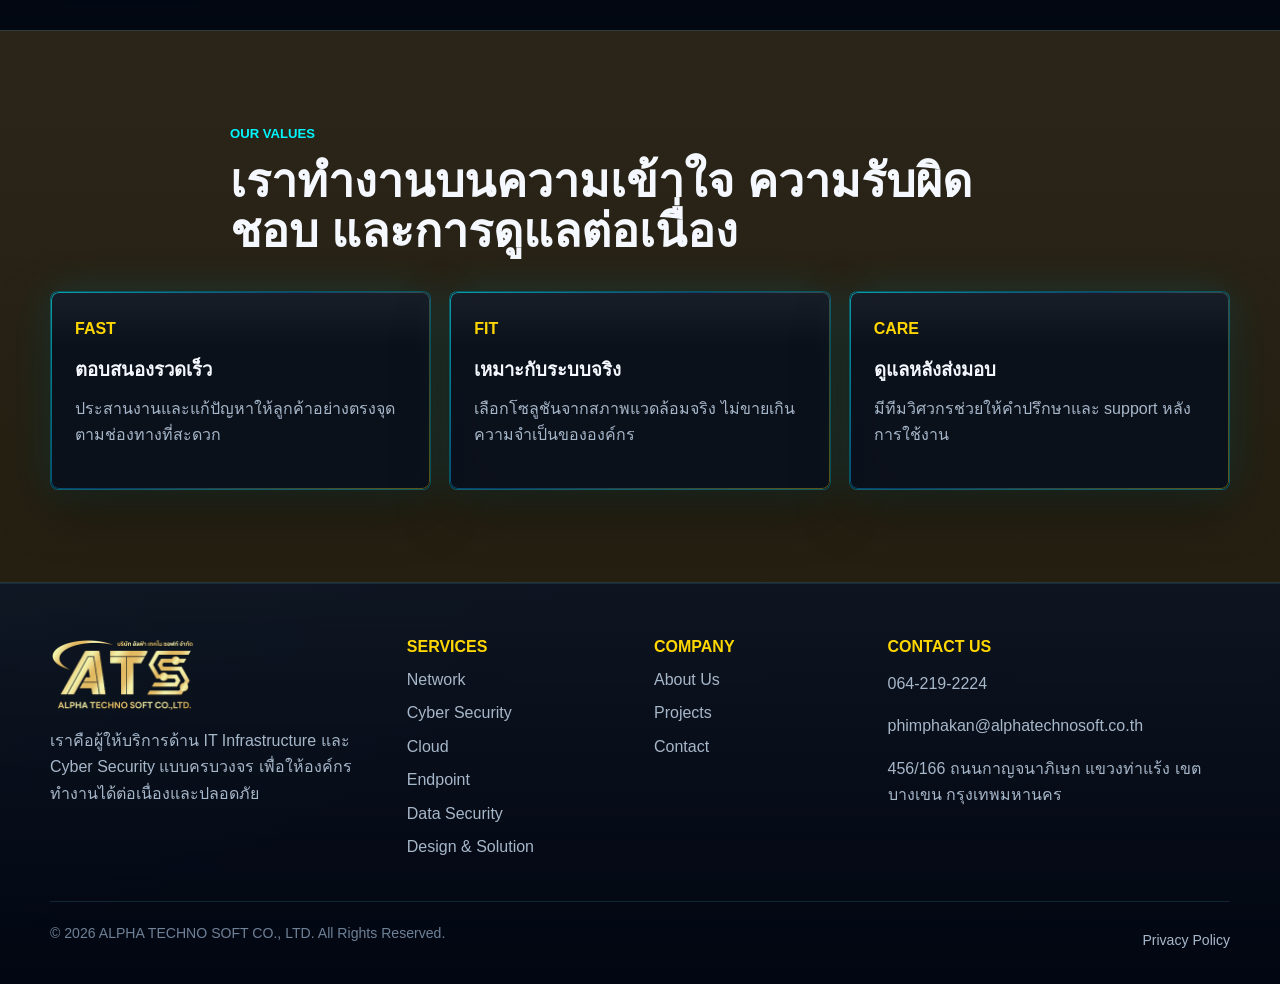
==== commit 35465838: "Add dynamic background effects" ====
--- a/alphaweb/about.html
+++ b/alphaweb/about.html
@@ -59,6 +59,10 @@
 
     <main id="main">
       <section class="page-hero">
+        <div class="aurora" aria-hidden="true"></div>
+        <div class="particles-container" data-particles aria-hidden="true"></div>
+        <div class="noise-overlay" aria-hidden="true"></div>
+        <div class="hero-border-glow" aria-hidden="true"></div>
         <div class="container page-hero-content">
           <p class="eyebrow">About Us</p>
           <p class="lettermark">A L P H A T E C H N O S O F T</p>
--- a/alphaweb/assets/css/styles.css
+++ b/alphaweb/assets/css/styles.css
@@ -2985,3 +2985,637 @@
     linear-gradient(90deg, rgba(0, 255, 136, 0.1) 1px, transparent 1px),
     radial-gradient(circle at 50% 50%, rgba(0, 136, 255, 0.06) 2px, transparent 2px);
 }
+
+/* ============================================
+   MODERN HERO BACKGROUND EFFECTS
+   ============================================ */
+
+/* Ken Burns Effect - Slow zoom animation for hero images */
+@keyframes kenBurns {
+  0% {
+    transform: scale(1) translateX(0) translateY(0);
+  }
+  50% {
+    transform: scale(1.08) translateX(-1%) translateY(-0.5%);
+  }
+  100% {
+    transform: scale(1.12) translateX(0.5%) translateY(0);
+  }
+}
+
+@keyframes kenBurnsReverse {
+  0% {
+    transform: scale(1.12) translateX(0) translateY(0);
+  }
+  50% {
+    transform: scale(1.04) translateX(1%) translateY(-0.5%);
+  }
+  100% {
+    transform: scale(1) translateX(-0.5%) translateY(0);
+  }
+}
+
+.infra-hero-media img {
+  animation: kenBurns 20s ease-in-out infinite alternate;
+}
+
+.page-hero .infra-hero-media img {
+  animation: kenBurns 25s ease-in-out infinite alternate;
+}
+
+/* Scan Line Effect - For Cyber Security */
+@keyframes scanLine {
+  0% {
+    transform: translateY(-100%);
+    opacity: 0;
+  }
+  10% {
+    opacity: 0.8;
+  }
+  90% {
+    opacity: 0.8;
+  }
+  100% {
+    transform: translateY(100vh);
+    opacity: 0;
+  }
+}
+
+.page-cyber .infra-hero::after,
+.hero-scan-line {
+  content: "";
+  position: absolute;
+  top: 0;
+  left: 0;
+  right: 0;
+  height: 4px;
+  background: linear-gradient(90deg, transparent, rgba(255, 79, 114, 0.6), rgba(255, 149, 0, 0.8), rgba(255, 79, 114, 0.6), transparent);
+  box-shadow: 0 0 20px rgba(255, 79, 114, 0.5), 0 0 40px rgba(255, 149, 0, 0.3);
+  animation: scanLine 4s linear infinite;
+  pointer-events: none;
+  z-index: 3;
+}
+
+/* Hexagon Pattern - For Data Security */
+@keyframes hexPulse {
+  0%, 100% {
+    opacity: 0.15;
+    transform: scale(1);
+  }
+  50% {
+    opacity: 0.25;
+    transform: scale(1.02);
+  }
+}
+
+.page-data .infra-hero-grid,
+.hex-pattern {
+  background:
+    url("data:image/svg+xml,%3Csvg xmlns='http://www.w3.org/2000/svg' width='28' height='49' viewBox='0 0 28 49'%3E%3Cg fill-rule='evenodd'%3E%3Cg fill='%238b5cf6' fill-opacity='0.15'%3E%3Cpath d='M13.99 9.25l13 7.5v15l-13 7.5L1 31.75v-15l12.99-7.5zM3 17.9v12.7l10.99 6.34 11-6.35V17.9l-11-6.34L3 17.9zM0 15l12.98-7.5V0h-2v6.35L0 13.5v2h0zm3.99 3.5v10.8l11 5.7V19l-11-5.7zm12.99 0v17.5l11-5.7v-10.8l-11 5.7z'/%3E%3C/g%3E%3C/g%3E%3C/svg%3E") repeat;
+  animation: hexPulse 6s ease-in-out infinite;
+  opacity: 0.5;
+}
+
+/* Floating Particles Effect - For Cloud Endpoint */
+@keyframes floatUp {
+  0% {
+    transform: translateY(0) translateX(0);
+    opacity: 0;
+  }
+  10% {
+    opacity: 0.8;
+  }
+  90% {
+    opacity: 0.8;
+  }
+  100% {
+    transform: translateY(-100vh) translateX(20px);
+    opacity: 0;
+  }
+}
+
+.particle {
+  position: absolute;
+  width: 4px;
+  height: 4px;
+  background: radial-gradient(circle, var(--cyan), transparent);
+  border-radius: 50%;
+  pointer-events: none;
+  animation: floatUp 8s ease-in-out infinite;
+}
+
+/* Matrix Rain Effect - For Cyber Security */
+@keyframes matrixFall {
+  0% {
+    transform: translateY(-100%);
+    opacity: 1;
+  }
+  100% {
+    transform: translateY(100vh);
+    opacity: 0;
+  }
+}
+
+.matrix-column {
+  position: absolute;
+  top: 0;
+  width: 20px;
+  font-family: 'Courier New', monospace;
+  font-size: 14px;
+  color: rgba(55, 216, 255, 0.4);
+  text-shadow: 0 0 10px rgba(55, 216, 255, 0.8);
+  pointer-events: none;
+  white-space: pre;
+  animation: matrixFall linear infinite;
+}
+
+/* Pulse Ring Effect - For Network Infrastructure */
+@keyframes pulseRing {
+  0% {
+    transform: scale(0.8);
+    opacity: 0.8;
+  }
+  100% {
+    transform: scale(2);
+    opacity: 0;
+  }
+}
+
+.pulse-ring {
+  position: absolute;
+  width: 100px;
+  height: 100px;
+  border: 2px solid var(--cyan);
+  border-radius: 50%;
+  animation: pulseRing 2s ease-out infinite;
+}
+
+/* Glowing Orbs Effect - For Cloud */
+@keyframes orbFloat {
+  0%, 100% {
+    transform: translate(0, 0) scale(1);
+    opacity: 0.6;
+  }
+  25% {
+    transform: translate(10px, -15px) scale(1.1);
+    opacity: 0.8;
+  }
+  50% {
+    transform: translate(-5px, -25px) scale(0.95);
+    opacity: 0.7;
+  }
+  75% {
+    transform: translate(-15px, -10px) scale(1.05);
+    opacity: 0.75;
+  }
+}
+
+.cloud-orb {
+  position: absolute;
+  border-radius: 50%;
+  background: radial-gradient(circle, rgba(135, 206, 250, 0.6), transparent 70%);
+  filter: blur(20px);
+  animation: orbFloat 12s ease-in-out infinite;
+}
+
+/* Data Flow Lines - For Network */
+@keyframes dataFlow {
+  0% {
+    stroke-dashoffset: 100;
+    opacity: 0;
+  }
+  20% {
+    opacity: 1;
+  }
+  80% {
+    opacity: 1;
+  }
+  100% {
+    stroke-dashoffset: 0;
+    opacity: 0;
+  }
+}
+
+/* Connection Nodes - For Endpoint */
+@keyframes nodeConnect {
+  0%, 100% {
+    transform: scale(1);
+    box-shadow: 0 0 10px currentColor;
+  }
+  50% {
+    transform: scale(1.2);
+    box-shadow: 0 0 20px currentColor, 0 0 40px currentColor;
+  }
+}
+
+/* Modern Hero Enhancements */
+.hero-modern {
+  position: relative;
+  overflow: hidden;
+}
+
+.hero-modern::before {
+  content: "";
+  position: absolute;
+  inset: 0;
+  z-index: 0;
+  opacity: 0.4;
+  background:
+    radial-gradient(ellipse at 20% 30%, rgba(0, 245, 255, 0.3) 0%, transparent 50%),
+    radial-gradient(ellipse at 80% 70%, rgba(25, 141, 255, 0.3) 0%, transparent 50%);
+  animation: kenBurns 30s ease-in-out infinite alternate;
+}
+
+/* Gradient Mesh Effect */
+.hero-mesh-gradient {
+  position: absolute;
+  inset: 0;
+  background:
+    radial-gradient(at 40% 20%, rgba(0, 245, 255, 0.4) 0px, transparent 50%),
+    radial-gradient(at 80% 0%, rgba(25, 141, 255, 0.3) 0px, transparent 50%),
+    radial-gradient(at 0% 50%, rgba(255, 215, 0, 0.2) 0px, transparent 50%),
+    radial-gradient(at 80% 50%, rgba(0, 255, 136, 0.2) 0px, transparent 50%),
+    radial-gradient(at 0% 100%, rgba(255, 149, 0, 0.2) 0px, transparent 50%),
+    radial-gradient(at 80% 100%, rgba(184, 41, 221, 0.2) 0px, transparent 50%);
+  opacity: 0.6;
+  filter: blur(40px);
+  animation: kenBurns 40s ease-in-out infinite alternate-reverse;
+}
+
+/* Animated Border Gradient */
+@keyframes borderGlow {
+  0%, 100% {
+    background-position: 0% 50%;
+  }
+  50% {
+    background-position: 100% 50%;
+  }
+}
+
+.hero-border-glow {
+  position: absolute;
+  bottom: 0;
+  left: 0;
+  right: 0;
+  height: 2px;
+  background: linear-gradient(90deg, transparent, var(--cyan), var(--gold), var(--blue), transparent);
+  background-size: 200% 100%;
+  animation: borderGlow 4s ease infinite;
+}
+
+/* Cyber Grid Animation */
+@keyframes cyberGridMove {
+  0% {
+    background-position: 0 0;
+  }
+  100% {
+    background-position: 50px 50px;
+  }
+}
+
+.cyber-grid {
+  position: absolute;
+  inset: 0;
+  background:
+    linear-gradient(rgba(0, 245, 255, 0.15) 1px, transparent 1px),
+    linear-gradient(90deg, rgba(0, 245, 255, 0.15) 1px, transparent 1px);
+  background-size: 50px 50px;
+  animation: cyberGridMove 10s linear infinite;
+  opacity: 0.4;
+}
+
+/* Typing Cursor Effect */
+@keyframes blink {
+  0%, 100% {
+    opacity: 1;
+  }
+  50% {
+    opacity: 0;
+  }
+}
+
+.typing-cursor {
+  display: inline-block;
+  width: 3px;
+  height: 1.2em;
+  background: var(--cyan);
+  margin-left: 4px;
+  animation: blink 1s step-end infinite;
+}
+
+/* Shimmer Effect */
+@keyframes shimmer {
+  0% {
+    transform: translateX(-100%);
+  }
+  100% {
+    transform: translateX(100%);
+  }
+}
+
+.shimmer {
+  position: relative;
+  overflow: hidden;
+}
+
+.shimmer::after {
+  content: "";
+  position: absolute;
+  top: 0;
+  left: 0;
+  right: 0;
+  bottom: 0;
+  background: linear-gradient(90deg, transparent, rgba(255, 255, 255, 0.1), transparent);
+  transform: translateX(-100%);
+  animation: shimmer 3s infinite;
+}
+
+/* Rotating Border Effect */
+@keyframes rotateBorder {
+  0% {
+    transform: rotate(0deg);
+  }
+  100% {
+    transform: rotate(360deg);
+  }
+}
+
+.rotating-border {
+  position: relative;
+  border-radius: 12px;
+}
+
+.rotating-border::before {
+  content: "";
+  position: absolute;
+  inset: -2px;
+  border-radius: inherit;
+  background: conic-gradient(from 0deg, var(--cyan), var(--gold), var(--blue), var(--cyan));
+  animation: rotateBorder 4s linear infinite;
+  z-index: -1;
+}
+
+.rotating-border::after {
+  content: "";
+  position: absolute;
+  inset: 0;
+  border-radius: inherit;
+  background: var(--bg);
+  z-index: -1;
+}
+
+/* Enhanced Infra Hero Styles for Each Service Page */
+
+/* Network Infrastructure Hero */
+.page-network .infra-hero {
+  background:
+    linear-gradient(135deg, rgba(0, 16, 32, 0.95) 0%, rgba(0, 32, 64, 0.9) 50%, rgba(0, 16, 32, 0.95) 100%),
+    url('https://images.pexels.com/photos/1148820/pexels-photo-1148820.jpeg?auto=compress&cs=tinysrgb&w=1920') center/cover;
+}
+
+.page-network .infra-hero-glow {
+  background:
+    radial-gradient(circle at 15% 40%, rgba(0, 245, 255, 0.5), transparent 25%),
+    radial-gradient(circle at 85% 30%, rgba(0, 255, 136, 0.4), transparent 20%),
+    radial-gradient(circle at 50% 80%, rgba(0, 136, 255, 0.3), transparent 30%);
+  animation: kenBurns 25s ease-in-out infinite alternate;
+}
+
+.page-network .infra-hero-grid {
+  background:
+    linear-gradient(rgba(0, 245, 255, 0.1) 1px, transparent 1px),
+    linear-gradient(90deg, rgba(0, 245, 255, 0.1) 1px, transparent 1px),
+    radial-gradient(circle at 50% 50%, rgba(0, 255, 136, 0.08) 3px, transparent 3px);
+  background-size: 40px 40px, 40px 40px, 80px 80px;
+  animation: cyberGridMove 15s linear infinite;
+}
+
+/* Cyber Security Hero */
+.page-cyber .infra-hero {
+  background:
+    linear-gradient(135deg, rgba(32, 0, 16, 0.95) 0%, rgba(64, 16, 32, 0.9) 50%, rgba(32, 0, 16, 0.95) 100%),
+    url('https://images.pexels.com/photos/60504/security-hacker-network-connection-60504.jpeg?auto=compress&cs=tinysrgb&w=1920') center/cover;
+}
+
+.page-cyber .infra-hero::after {
+  content: "";
+  position: absolute;
+  top: 0;
+  left: 0;
+  right: 0;
+  height: 3px;
+  background: linear-gradient(90deg, transparent, rgba(255, 79, 114, 0.8), rgba(255, 149, 0, 1), rgba(255, 79, 114, 0.8), transparent);
+  box-shadow: 0 0 30px rgba(255, 79, 114, 0.6), 0 0 60px rgba(255, 149, 0, 0.4);
+  animation: scanLine 3s linear infinite;
+  z-index: 3;
+}
+
+.page-cyber .infra-hero-glow {
+  background:
+    radial-gradient(circle at 20% 50%, rgba(255, 79, 114, 0.5), transparent 25%),
+    radial-gradient(circle at 80% 40%, rgba(255, 149, 0, 0.4), transparent 20%),
+    radial-gradient(circle at 60% 80%, rgba(255, 79, 114, 0.3), transparent 30%);
+  animation: kenBurns 20s ease-in-out infinite alternate-reverse;
+}
+
+/* Cloud Hero */
+.page-cloud .infra-hero {
+  background:
+    linear-gradient(135deg, rgba(16, 32, 48, 0.95) 0%, rgba(32, 48, 64, 0.9) 50%, rgba(16, 32, 48, 0.95) 100%),
+    url('https://images.pexels.com/photos/1181271/pexels-photo-1181271.jpeg?auto=compress&cs=tinysrgb&w=1920') center/cover;
+}
+
+.page-cloud .infra-hero-glow {
+  background:
+    radial-gradient(circle at 25% 35%, rgba(135, 206, 250, 0.6), transparent 25%),
+    radial-gradient(circle at 75% 45%, rgba(255, 255, 255, 0.4), transparent 20%),
+    radial-gradient(circle at 50% 70%, rgba(135, 206, 250, 0.3), transparent 35%);
+  animation: kenBurns 30s ease-in-out infinite alternate;
+}
+
+.page-cloud .infra-hero-grid {
+  background:
+    radial-gradient(circle, rgba(135, 206, 250, 0.15) 2px, transparent 2px);
+  background-size: 60px 60px;
+  animation: cyberGridMove 20s linear infinite;
+}
+
+/* Endpoint Hero */
+.page-endpoint .infra-hero {
+  background:
+    linear-gradient(135deg, rgba(32, 24, 0, 0.95) 0%, rgba(48, 36, 16, 0.9) 50%, rgba(32, 24, 0, 0.95) 100%),
+    url('https://images.pexels.com/photos/18104/pexels-photo.jpg?auto=compress&cs=tinysrgb&w=1920') center/cover;
+}
+
+.page-endpoint .infra-hero-glow {
+  background:
+    radial-gradient(circle at 30% 45%, rgba(255, 149, 0, 0.5), transparent 25%),
+    radial-gradient(circle at 70% 35%, rgba(255, 215, 0, 0.4), transparent 20%),
+    radial-gradient(circle at 50% 75%, rgba(255, 149, 0, 0.3), transparent 30%);
+  animation: kenBurns 22s ease-in-out infinite alternate-reverse;
+}
+
+/* Data Security Hero */
+.page-data .infra-hero {
+  background:
+    linear-gradient(135deg, rgba(16, 8, 32, 0.95) 0%, rgba(32, 16, 64, 0.9) 50%, rgba(16, 8, 32, 0.95) 100%),
+    url('https://images.pexels.com/photos/5380643/pexels-photo-5380643.jpeg?auto=compress&cs=tinysrgb&w=1920') center/cover;
+}
+
+.page-data .infra-hero-grid {
+  background: url("data:image/svg+xml,%3Csvg xmlns='http://www.w3.org/2000/svg' width='28' height='49' viewBox='0 0 28 49'%3E%3Cg fill-rule='evenodd'%3E%3Cg fill='%238b5cf6' fill-opacity='0.2'%3E%3Cpath d='M13.99 9.25l13 7.5v15l-13 7.5L1 31.75v-15l12.99-7.5zM3 17.9v12.7l10.99 6.34 11-6.35V17.9l-11-6.34L3 17.9zM0 15l12.98-7.5V0h-2v6.35L0 13.5v2h0zm3.99 3.5v10.8l11 5.7V19l-11-5.7zm12.99 0v17.5l11-5.7v-10.8l-11 5.7z'/%3E%3C/g%3E%3C/g%3E%3C/svg%3E") repeat;
+  animation: hexPulse 8s ease-in-out infinite;
+  opacity: 0.6;
+}
+
+.page-data .infra-hero-glow {
+  background:
+    radial-gradient(circle at 22% 48%, rgba(184, 41, 221, 0.5), transparent 25%),
+    radial-gradient(circle at 78% 38%, rgba(0, 136, 255, 0.4), transparent 20%),
+    radial-gradient(circle at 55% 72%, rgba(184, 41, 221, 0.3), transparent 30%);
+  animation: kenBurns 28s ease-in-out infinite alternate;
+}
+
+/* Design & Solution Hero */
+.page-design .infra-hero {
+  background:
+    linear-gradient(135deg, rgba(0, 32, 24, 0.95) 0%, rgba(16, 48, 40, 0.9) 50%, rgba(0, 32, 24, 0.95) 100%),
+    url('https://images.pexels.com/photos/257923/pexels-photo-257923.jpeg?auto=compress&cs=tinysrgb&w=1920') center/cover;
+}
+
+.page-design .infra-hero-glow {
+  background:
+    radial-gradient(circle at 28% 42%, rgba(0, 255, 136, 0.5), transparent 25%),
+    radial-gradient(circle at 72% 48%, rgba(0, 245, 255, 0.4), transparent 20%),
+    radial-gradient(circle at 48% 78%, rgba(0, 255, 136, 0.3), transparent 30%);
+  animation: kenBurns 26s ease-in-out infinite alternate-reverse;
+}
+
+/* About Page Hero Enhancement */
+.page-about .page-hero {
+  background:
+    linear-gradient(135deg, rgba(32, 24, 0, 0.85) 0%, rgba(48, 40, 16, 0.8) 50%, rgba(32, 24, 0, 0.85) 100%),
+    url('https://images.pexels.com/photos/3184291/pexels-photo-3184291.jpeg?auto=compress&cs=tinysrgb&w=1920') center/cover;
+  position: relative;
+}
+
+.page-about .page-hero::before {
+  content: "";
+  position: absolute;
+  inset: 0;
+  background:
+    radial-gradient(ellipse at 30% 30%, rgba(255, 215, 0, 0.2) 0%, transparent 50%),
+    radial-gradient(ellipse at 70% 60%, rgba(0, 136, 255, 0.2) 0%, transparent 50%);
+  animation: kenBurns 35s ease-in-out infinite alternate;
+}
+
+/* Services Page Hero */
+.page-services .page-hero {
+  background:
+    linear-gradient(135deg, rgba(10, 26, 47, 0.9) 0%, rgba(15, 40, 71, 0.85) 50%, rgba(10, 26, 47, 0.9) 100%),
+    url('https://images.pexels.com/photos/1089438/pexels-photo-1089438.jpeg?auto=compress&cs=tinysrgb&w=1920') center/cover;
+}
+
+/* Solutions Page Hero */
+.page-solutions .page-hero {
+  background:
+    linear-gradient(135deg, rgba(32, 24, 0, 0.9) 0%, rgba(48, 36, 16, 0.85) 50%, rgba(32, 24, 0, 0.9) 100%),
+    url('https://images.pexels.com/photos/20016/showing-reflecting-light-20016.jpeg?auto=compress&cs=tinysrgb&w=1920') center/cover;
+}
+
+/* Projects Page Hero */
+.page-projects .page-hero {
+  background:
+    linear-gradient(135deg, rgba(0, 32, 24, 0.9) 0%, rgba(16, 48, 40, 0.85) 50%, rgba(0, 32, 24, 0.9) 100%),
+    url('https://images.pexels.com/photos/3183150/pexels-photo-3183150.jpeg?auto=compress&cs=tinysrgb&w=1920') center/cover;
+}
+
+/* Contact Page Hero */
+.page-contact .page-hero {
+  background:
+    linear-gradient(135deg, rgba(10, 32, 48, 0.9) 0%, rgba(16, 48, 72, 0.85) 50%, rgba(10, 32, 48, 0.9) 100%),
+    url('https://images.pexels.com/photos/3184339/pexels-photo-3184339.jpeg?auto=compress&cs=tinysrgb&w=1920') center/cover;
+}
+
+/* Particles Container */
+.particles-container {
+  position: absolute;
+  inset: 0;
+  overflow: hidden;
+  pointer-events: none;
+  z-index: 1;
+}
+
+/* Glow Lines Effect */
+@keyframes glowLine {
+  0% {
+    stroke-dashoffset: 200;
+    opacity: 0;
+  }
+  10% {
+    opacity: 0.6;
+  }
+  90% {
+    opacity: 0.6;
+  }
+  100% {
+    stroke-dashoffset: 0;
+    opacity: 0;
+  }
+}
+
+/* Noise Overlay Effect */
+.noise-overlay {
+  position: absolute;
+  inset: 0;
+  background-image: url("data:image/svg+xml,%3Csvg viewBox='0 0 256 256' xmlns='http://www.w3.org/2000/svg'%3E%3Cfilter id='noiseFilter'%3E%3CfeTurbulence type='fractalNoise' baseFrequency='0.65' numOctaves='4' stitchTiles='stitch'/%3E%3C/filter%3E%3Crect width='100%25' height='100%25' filter='url(%23noiseFilter)'/%3E%3C/svg%3E");
+  opacity: 0.03;
+  pointer-events: none;
+  mix-blend-mode: overlay;
+}
+
+/* Aurora Background Effect */
+@keyframes aurora {
+  0%, 100% {
+    transform: translateY(0) rotate(0deg);
+    opacity: 0.3;
+  }
+  33% {
+    transform: translateY(-30px) rotate(2deg);
+    opacity: 0.5;
+  }
+  66% {
+    transform: translateY(20px) rotate(-2deg);
+    opacity: 0.4;
+  }
+}
+
+.aurora {
+  position: absolute;
+  width: 200%;
+  height: 200%;
+  top: -50%;
+  left: -50%;
+  background:
+    conic-gradient(from 0deg at 50% 50%,
+      rgba(0, 245, 255, 0.1) 0deg,
+      rgba(0, 136, 255, 0.1) 60deg,
+      rgba(255, 215, 0, 0.08) 120deg,
+      rgba(0, 255, 136, 0.08) 180deg,
+      rgba(184, 41, 221, 0.1) 240deg,
+      rgba(255, 149, 0, 0.08) 300deg,
+      rgba(0, 245, 255, 0.1) 360deg
+    );
+  filter: blur(80px);
+  animation: aurora 20s ease-in-out infinite;
+  pointer-events: none;
+}
+
+/* Vignette Effect */
+.vignette {
+  position: absolute;
+  inset: 0;
+  background: radial-gradient(ellipse at center, transparent 40%, rgba(0, 0, 0, 0.5) 100%);
+  pointer-events: none;
+  z-index: 2;
+}
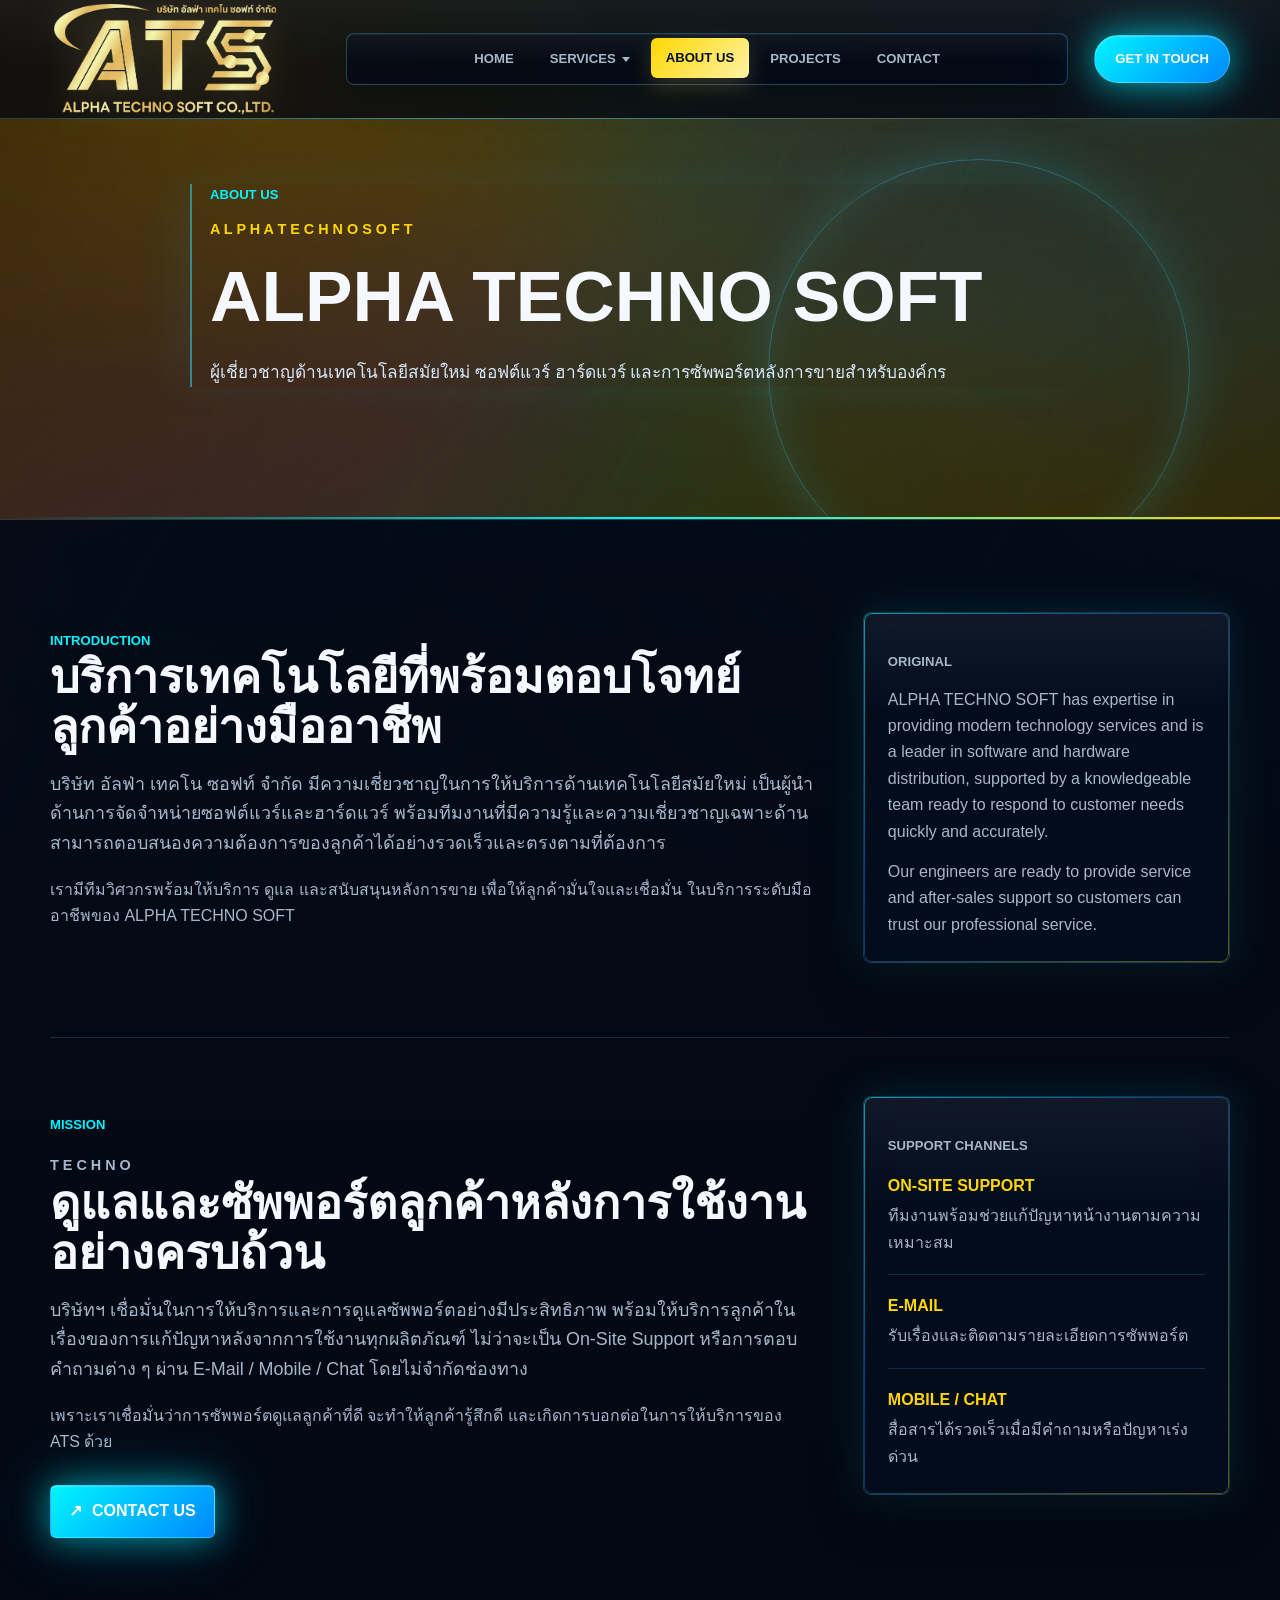
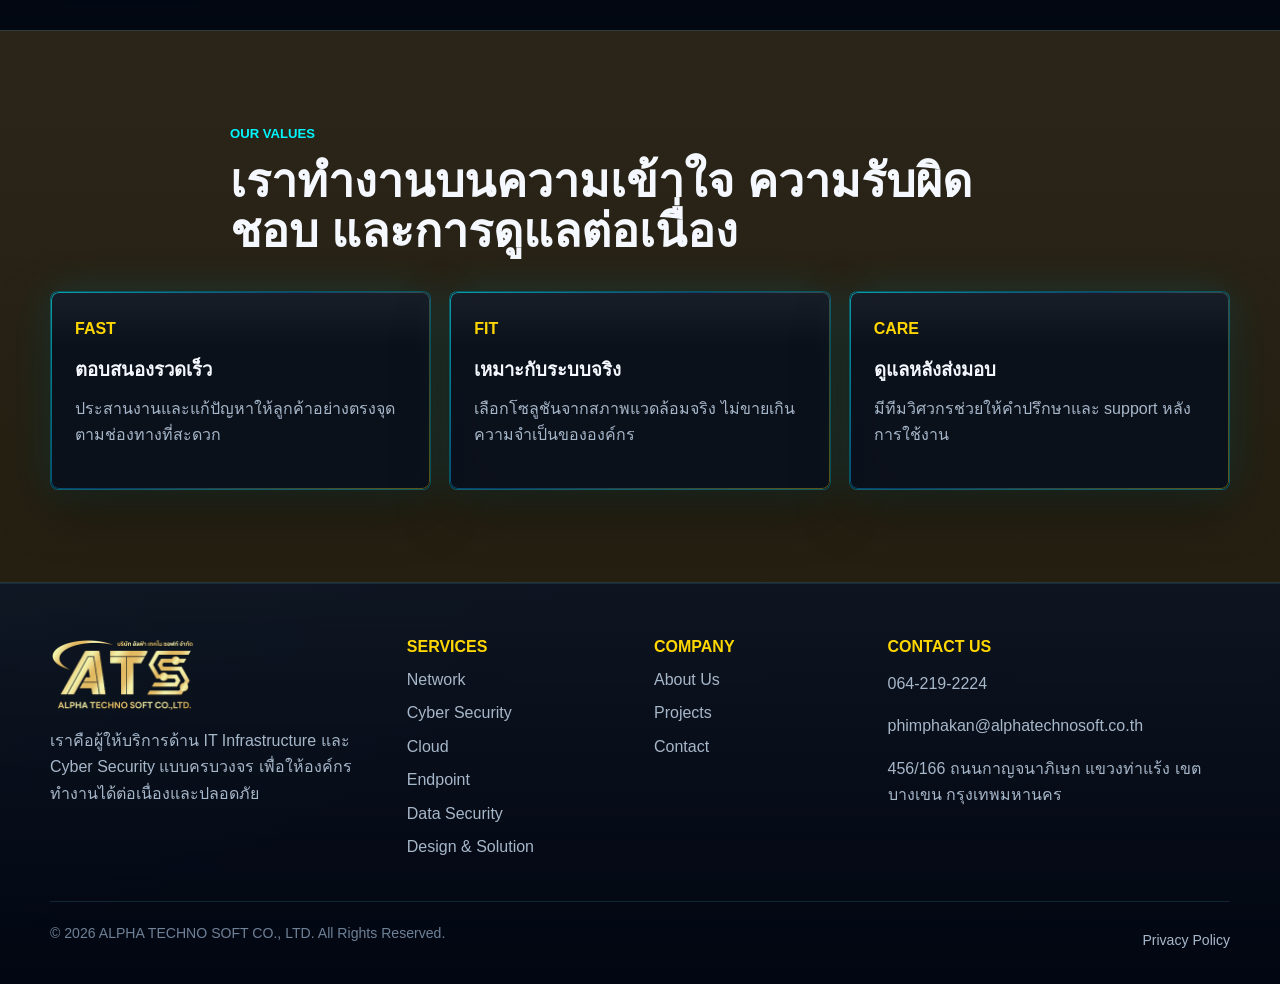
==== commit 03cc2a89: "feat: remove "Solutions" link from navigation and redirect to homepage" ====
--- a/alphaweb/about.html
+++ b/alphaweb/about.html
@@ -47,7 +47,6 @@
               <a href="design-solution.html" class="nav-submenu-multiline"><span>Design &amp;</span><span>Solution</span></a>
             </div>
           </div>
-          <a href="solutions.html">Solutions</a>
           <a href="about.html">About Us</a>
           <a href="projects.html">Projects</a>
           <a href="contact.html">Contact</a>
--- a/alphaweb/assets/css/styles.css
+++ b/alphaweb/assets/css/styles.css
@@ -3369,7 +3369,7 @@
 /* Network Infrastructure Hero */
 .page-network .infra-hero {
   background:
-    linear-gradient(135deg, rgba(0, 16, 32, 0.95) 0%, rgba(0, 32, 64, 0.9) 50%, rgba(0, 16, 32, 0.95) 100%),
+    linear-gradient(135deg, rgba(0, 16, 32, 0.62) 0%, rgba(0, 32, 64, 0.52) 50%, rgba(0, 16, 32, 0.62) 100%),
     url('https://images.pexels.com/photos/1148820/pexels-photo-1148820.jpeg?auto=compress&cs=tinysrgb&w=1920') center/cover;
 }
 
@@ -3421,7 +3421,7 @@
 /* Cloud Hero */
 .page-cloud .infra-hero {
   background:
-    linear-gradient(135deg, rgba(16, 32, 48, 0.95) 0%, rgba(32, 48, 64, 0.9) 50%, rgba(16, 32, 48, 0.95) 100%),
+    linear-gradient(135deg, rgba(16, 32, 48, 0.6) 0%, rgba(32, 48, 64, 0.5) 50%, rgba(16, 32, 48, 0.6) 100%),
     url('https://images.pexels.com/photos/1181271/pexels-photo-1181271.jpeg?auto=compress&cs=tinysrgb&w=1920') center/cover;
 }
 
@@ -3443,7 +3443,7 @@
 /* Endpoint Hero */
 .page-endpoint .infra-hero {
   background:
-    linear-gradient(135deg, rgba(32, 24, 0, 0.95) 0%, rgba(48, 36, 16, 0.9) 50%, rgba(32, 24, 0, 0.95) 100%),
+    linear-gradient(135deg, rgba(32, 24, 0, 0.6) 0%, rgba(48, 36, 16, 0.5) 50%, rgba(32, 24, 0, 0.6) 100%),
     url('https://images.pexels.com/photos/18104/pexels-photo.jpg?auto=compress&cs=tinysrgb&w=1920') center/cover;
 }
 
@@ -3458,7 +3458,7 @@
 /* Data Security Hero */
 .page-data .infra-hero {
   background:
-    linear-gradient(135deg, rgba(16, 8, 32, 0.95) 0%, rgba(32, 16, 64, 0.9) 50%, rgba(16, 8, 32, 0.95) 100%),
+    linear-gradient(135deg, rgba(16, 8, 32, 0.62) 0%, rgba(32, 16, 64, 0.52) 50%, rgba(16, 8, 32, 0.62) 100%),
     url('https://images.pexels.com/photos/5380643/pexels-photo-5380643.jpeg?auto=compress&cs=tinysrgb&w=1920') center/cover;
 }
 
@@ -3479,7 +3479,7 @@
 /* Design & Solution Hero */
 .page-design .infra-hero {
   background:
-    linear-gradient(135deg, rgba(0, 32, 24, 0.95) 0%, rgba(16, 48, 40, 0.9) 50%, rgba(0, 32, 24, 0.95) 100%),
+    linear-gradient(135deg, rgba(0, 32, 24, 0.6) 0%, rgba(16, 48, 40, 0.5) 50%, rgba(0, 32, 24, 0.6) 100%),
     url('https://images.pexels.com/photos/257923/pexels-photo-257923.jpeg?auto=compress&cs=tinysrgb&w=1920') center/cover;
 }
 
@@ -3519,7 +3519,7 @@
 /* Solutions Page Hero */
 .page-solutions .page-hero {
   background:
-    linear-gradient(135deg, rgba(32, 24, 0, 0.9) 0%, rgba(48, 36, 16, 0.85) 50%, rgba(32, 24, 0, 0.9) 100%),
+    linear-gradient(135deg, rgba(32, 24, 0, 0.6) 0%, rgba(48, 36, 16, 0.5) 50%, rgba(32, 24, 0, 0.6) 100%),
     url('https://images.pexels.com/photos/20016/showing-reflecting-light-20016.jpeg?auto=compress&cs=tinysrgb&w=1920') center/cover;
 }
 
